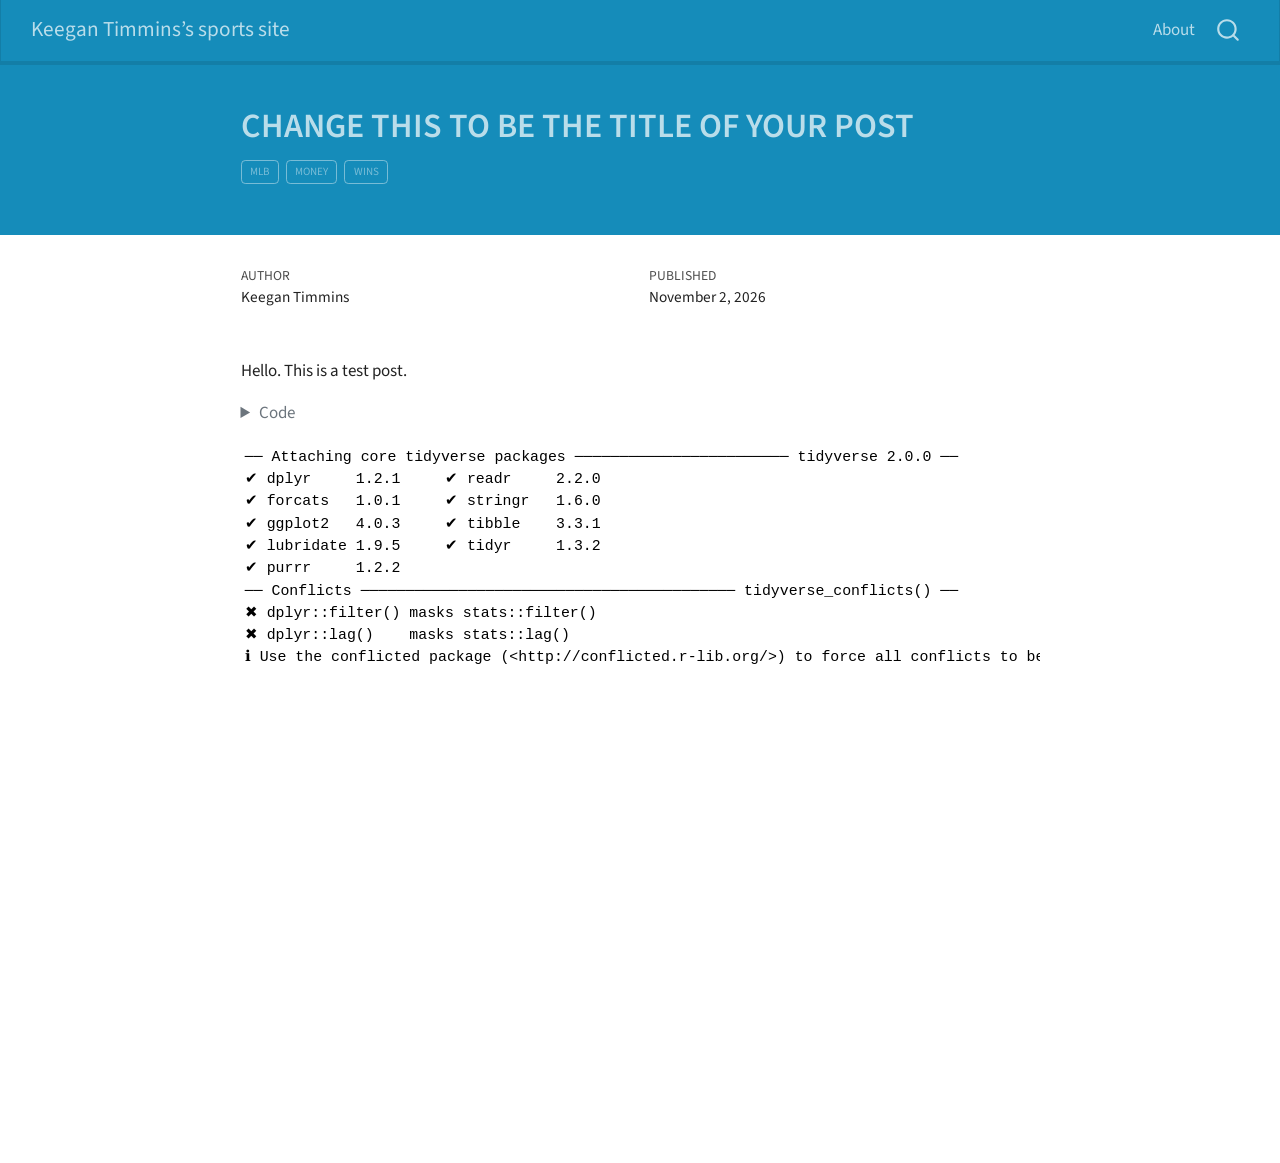
==== posts/does-money-generate-wins-in-the-mlb/index.html @ cfbefd6a "Publish my Quarto blog website" ====
<!DOCTYPE html>
<html xmlns="http://www.w3.org/1999/xhtml" lang="en" xml:lang="en"><head>

<meta charset="utf-8">
<meta name="generator" content="quarto-1.10.18">

<meta name="viewport" content="width=device-width, initial-scale=1.0, user-scalable=yes">

<meta name="author" content="Keegan Timmins">
<meta name="dcterms.date" content="2026-11-02">

<title>CHANGE THIS TO BE THE TITLE OF YOUR POST – Keegan Timmins’s sports site</title>
<style>
/* Default styles provided by pandoc.
** See https://pandoc.org/MANUAL.html#variables-for-html for config info.
*/
span.smallcaps{font-variant: small-caps;}
div.columns{display: flex; gap: 1.5em;}
div.column{flex: auto;}
@media screen {
div.columns{gap: min(4vw, 1.5em);}
div.column{overflow-x: auto;}
}
div.hanging-indent{margin-left: 1.5em; text-indent: -1.5em;}
ul.task-list{list-style: none;}
ul.task-list li input[type="checkbox"] {
  width: 0.8em;
  margin: 0 0.8em 0.2em -1em; /* quarto-specific, see https://github.com/quarto-dev/quarto-cli/issues/4556 */ 
  vertical-align: middle;
}
/* CSS for syntax highlighting */
html { -webkit-text-size-adjust: 100%; }
pre > code.sourceCode { white-space: pre; position: relative; }
pre > code.sourceCode > span { display: inline-block; line-height: 1.25; }
pre > code.sourceCode > span:empty { height: 1.2em; }
.sourceCode { overflow: visible; }
code.sourceCode > span { color: inherit; text-decoration: inherit; }
div.sourceCode { margin: 1em 0; }
pre.sourceCode { margin: 0; }
@media screen {
div.sourceCode { overflow: auto; }
}
@media print {
pre > code.sourceCode { white-space: pre-wrap; }
pre > code.sourceCode > span { text-indent: -5em; padding-left: 5em; }
}
pre.numberSource code
  { counter-reset: source-line 0; }
pre.numberSource code > span
  { position: relative; left: -4em; counter-increment: source-line; }
pre.numberSource code > span > a:first-child::before
  { content: counter(source-line);
    position: relative; left: -1em; text-align: right; vertical-align: baseline;
    border: none; display: inline-block;
    -webkit-touch-callout: none; -webkit-user-select: none;
    -khtml-user-select: none; -moz-user-select: none;
    -ms-user-select: none; user-select: none;
    padding: 0 4px; width: 4em;
  }
pre.numberSource { margin-left: 3em;  padding-left: 4px; }
div.sourceCode
  {   }
@media screen {
pre > code.sourceCode > span > a:first-child::before { text-decoration: underline; }
}
</style>


<script src="../../site_libs/quarto-nav/quarto-nav.js"></script>
<script src="../../site_libs/quarto-nav/headroom.min.js"></script>
<script src="../../site_libs/clipboard/clipboard.min.js"></script>
<script src="../../site_libs/quarto-search/autocomplete.umd.js"></script>
<script src="../../site_libs/quarto-search/fuse.min.js"></script>
<script src="../../site_libs/quarto-search/quarto-search.js"></script>
<meta name="quarto:offset" content="../../">
<script src="../../site_libs/quarto-html/quarto.js" type="module"></script>
<script src="../../site_libs/quarto-html/tabsets/tabsets.js" type="module"></script>
<script src="../../site_libs/quarto-html/popper.min.js"></script>
<script src="../../site_libs/quarto-html/tippy.umd.min.js"></script>
<script src="../../site_libs/quarto-html/anchor.min.js"></script>
<link href="../../site_libs/quarto-html/tippy.css" rel="stylesheet">
<link href="../../site_libs/quarto-html/quarto-syntax-highlighting-64a204ab8560d761af7679ceaba22944.css" rel="stylesheet" id="quarto-text-highlighting-styles">
<script src="../../site_libs/bootstrap/bootstrap.min.js"></script>
<link href="../../site_libs/bootstrap/bootstrap-icons.css" rel="stylesheet">
<link href="../../site_libs/bootstrap/bootstrap-6f7d7cdbd48827f75cbeb867e6f99278.min.css" rel="stylesheet" append-hash="true" id="quarto-bootstrap" data-mode="light">
<script id="quarto-search-options" type="application/json">{
  "location": "navbar",
  "copy-button": false,
  "collapse-after": 3,
  "panel-placement": "end",
  "type": "overlay",
  "limit": 50,
  "keyboard-shortcut": [
    "f",
    "/",
    "s"
  ],
  "show-item-context": false,
  "language": {
    "search-no-results-text": "No results",
    "search-matching-documents-text": "matching documents",
    "search-copy-link-title": "Copy link to search",
    "search-hide-matches-text": "Hide additional matches",
    "search-more-match-text": "more match in this document",
    "search-more-matches-text": "more matches in this document",
    "search-clear-button-title": "Clear",
    "search-text-placeholder": "",
    "search-detached-cancel-button-title": "Cancel",
    "search-submit-button-title": "Submit",
    "search-label": "Search"
  }
}</script>


<link rel="stylesheet" href="../../styles.css">
</head>

<body class="nav-fixed fullcontent quarto-light">

<div id="quarto-search-results"></div>
  <header id="quarto-header" class="headroom fixed-top quarto-banner">
    <nav class="navbar navbar-expand-lg " data-bs-theme="dark">
      <div class="navbar-container container-fluid">
      <div class="navbar-brand-container mx-auto">
    <a class="navbar-brand" href="../../index.html">
    <span class="navbar-title">Keegan Timmins’s sports site</span>
    </a>
  </div>
            <div id="quarto-search" class="" title="Search"></div>
          <button class="navbar-toggler" type="button" data-bs-toggle="collapse" data-bs-target="#navbarCollapse" aria-controls="navbarCollapse" role="menu" aria-expanded="false" aria-label="Toggle navigation" onclick="if (window.quartoToggleHeadroom) { window.quartoToggleHeadroom(); }">
  <span class="navbar-toggler-icon"></span>
</button>
          <div class="collapse navbar-collapse" id="navbarCollapse">
            <ul class="navbar-nav navbar-nav-scroll ms-auto">
  <li class="nav-item">
    <a class="nav-link" href="../../about.html"> 
<span class="menu-text">About</span></a>
  </li>  
</ul>
          </div> <!-- /navcollapse -->
            <div class="quarto-navbar-tools">
</div>
      </div> <!-- /container-fluid -->
    </nav>
</header>
<!-- content -->
<header id="title-block-header" class="quarto-title-block default page-columns page-full">
  <div class="quarto-title-banner page-columns page-full">
    <div class="quarto-title column-body">
      <h1 class="title">CHANGE THIS TO BE THE TITLE OF YOUR POST</h1>
                                <div class="quarto-categories">
                <div class="quarto-category">mlb</div>
                <div class="quarto-category">money</div>
                <div class="quarto-category">wins</div>
              </div>
                  </div>
  </div>
    
  
  <div class="quarto-title-meta">

      <div>
      <div class="quarto-title-meta-heading">Author</div>
      <div class="quarto-title-meta-contents">
               <p>Keegan Timmins </p>
            </div>
    </div>
      
      <div>
      <div class="quarto-title-meta-heading">Published</div>
      <div class="quarto-title-meta-contents">
        <p class="date">November 2, 2026</p>
      </div>
    </div>
    
      
    </div>
    
  
  </header><div id="quarto-content" class="quarto-container page-columns page-rows-contents page-layout-article page-navbar">
<!-- sidebar -->
<!-- margin-sidebar -->
    
<!-- main -->
<main class="content quarto-banner-title-block" id="quarto-document-content">





<p>Hello. This is a test post.</p>
<div class="cell">
<details class="code-fold">
<summary>Code</summary>
<div class="code-copy-outer-scaffold"><div class="sourceCode cell-code" id="cb1"><pre class="sourceCode r code-with-copy"><code class="sourceCode r"><span id="cb1-1"><a href="#cb1-1" aria-hidden="true" tabindex="-1"></a><span class="fu">library</span>(tidyverse)</span></code></pre></div><button title="Copy to Clipboard" class="code-copy-button"><i class="bi"></i></button></div>
</details>
<div class="cell-output cell-output-stderr">
<pre><code>── Attaching core tidyverse packages ──────────────────────── tidyverse 2.0.0 ──
✔ dplyr     1.2.1     ✔ readr     2.2.0
✔ forcats   1.0.1     ✔ stringr   1.6.0
✔ ggplot2   4.0.3     ✔ tibble    3.3.1
✔ lubridate 1.9.5     ✔ tidyr     1.3.2
✔ purrr     1.2.2     
── Conflicts ────────────────────────────────────────── tidyverse_conflicts() ──
✖ dplyr::filter() masks stats::filter()
✖ dplyr::lag()    masks stats::lag()
ℹ Use the conflicted package (&lt;http://conflicted.r-lib.org/&gt;) to force all conflicts to become errors</code></pre>
</div>
</div>



</main> <!-- /main -->
<script id="quarto-html-after-body" type="application/javascript">
  window.document.addEventListener("DOMContentLoaded", function (event) {
    const icon = "";
    const anchorJS = new window.AnchorJS();
    anchorJS.options = {
      placement: 'right',
      icon: icon
    };
    anchorJS.add('.anchored');
    const isCodeAnnotation = (el) => {
      for (const clz of el.classList) {
        if (clz.startsWith('code-annotation-')) {                     
          return true;
        }
      }
      return false;
    }
    const onCopySuccess = function(e) {
      // button target
      const button = e.trigger;
      // don't keep focus
      button.blur();
      // flash "checked"
      button.classList.add('code-copy-button-checked');
      var currentTitle = button.getAttribute("title");
      button.setAttribute("title", "Copied!");
      let tooltip;
      if (window.bootstrap) {
        button.setAttribute("data-bs-toggle", "tooltip");
        button.setAttribute("data-bs-placement", "left");
        button.setAttribute("data-bs-title", "Copied!");
        tooltip = new bootstrap.Tooltip(button, 
          { trigger: "manual", 
            customClass: "code-copy-button-tooltip",
            offset: [0, -8]});
        tooltip.show();    
      }
      setTimeout(function() {
        if (tooltip) {
          tooltip.hide();
          button.removeAttribute("data-bs-title");
          button.removeAttribute("data-bs-toggle");
          button.removeAttribute("data-bs-placement");
        }
        button.setAttribute("title", currentTitle);
        button.classList.remove('code-copy-button-checked');
      }, 1000);
      // clear code selection
      e.clearSelection();
    }
    const getTextToCopy = function(trigger) {
      const outerScaffold = trigger.parentElement.cloneNode(true);
      const codeEl = outerScaffold.querySelector('code');
      for (const childEl of codeEl.children) {
        if (isCodeAnnotation(childEl)) {
          childEl.remove();
        }
      }
      return codeEl.innerText;
    }
    const clipboard = new window.ClipboardJS('.code-copy-button:not([data-in-quarto-modal])', {
      text: getTextToCopy
    });
    clipboard.on('success', onCopySuccess);
    if (window.document.getElementById('quarto-embedded-source-code-modal')) {
      const clipboardModal = new window.ClipboardJS('.code-copy-button[data-in-quarto-modal]', {
        text: getTextToCopy,
        container: window.document.getElementById('quarto-embedded-source-code-modal')
      });
      clipboardModal.on('success', onCopySuccess);
    }
      var localhostRegex = new RegExp(/^(?:http|https):\/\/localhost\:?[0-9]*\//);
      var mailtoRegex = new RegExp(/^mailto:/);
        var filterRegex = new RegExp("https:\/\/your-website-url\.example\.com");
      var isInternal = (href) => {
          return filterRegex.test(href) || localhostRegex.test(href) || mailtoRegex.test(href);
      }
      // Inspect non-navigation links and adorn them if external
     var links = window.document.querySelectorAll('a[href]:not(.nav-link):not(.navbar-brand):not(.toc-action):not(.sidebar-link):not(.sidebar-item-toggle):not(.pagination-link):not(.no-external):not([aria-hidden]):not(.dropdown-item):not(.quarto-navigation-tool):not(.about-link)');
      for (var i=0; i<links.length; i++) {
        const link = links[i];
        if (!isInternal(link.href)) {
          // undo the damage that might have been done by quarto-nav.js in the case of
          // links that we want to consider external
          if (link.dataset.originalHref !== undefined) {
            link.href = link.dataset.originalHref;
          }
        }
      }
    function tippyHover(el, contentFn, onTriggerFn, onUntriggerFn) {
      const config = {
        allowHTML: true,
        maxWidth: 500,
        delay: 100,
        arrow: false,
        appendTo: function(el) {
            return el.parentElement;
        },
        interactive: true,
        interactiveBorder: 10,
        theme: 'quarto',
        placement: 'bottom-start',
      };
      if (contentFn) {
        config.content = contentFn;
      }
      if (onTriggerFn) {
        config.onTrigger = onTriggerFn;
      }
      if (onUntriggerFn) {
        config.onUntrigger = onUntriggerFn;
      }
      window.tippy(el, config); 
    }
    const noterefs = window.document.querySelectorAll('a[role="doc-noteref"]');
    for (var i=0; i<noterefs.length; i++) {
      const ref = noterefs[i];
      tippyHover(ref, function() {
        // use id or data attribute instead here
        let href = ref.getAttribute('data-footnote-href') || ref.getAttribute('href');
        try { href = new URL(href).hash; } catch {}
        const id = href.replace(/^#\/?/, "");
        const note = window.document.getElementById(id);
        if (note) {
          return note.innerHTML;
        } else {
          return "";
        }
      });
    }
    const xrefs = window.document.querySelectorAll('a.quarto-xref');
    const processXRef = (id, note) => {
      // Strip column container classes
      const stripColumnClz = (el) => {
        el.classList.remove("page-full", "page-columns");
        if (el.children) {
          for (const child of el.children) {
            stripColumnClz(child);
          }
        }
      }
      stripColumnClz(note)
      if (id === null || id.startsWith('sec-')) {
        // Special case sections, only their first couple elements
        const container = document.createElement("div");
        if (note.children && note.children.length > 2) {
          container.appendChild(note.children[0].cloneNode(true));
          for (let i = 1; i < note.children.length; i++) {
            const child = note.children[i];
            if (child.tagName === "P" && child.innerText === "") {
              continue;
            } else {
              container.appendChild(child.cloneNode(true));
              break;
            }
          }
          if (window.Quarto?.typesetMath) {
            window.Quarto.typesetMath(container);
          }
          return container.innerHTML
        } else {
          if (window.Quarto?.typesetMath) {
            window.Quarto.typesetMath(note);
          }
          return note.innerHTML;
        }
      } else {
        // Remove any anchor links if they are present
        const anchorLink = note.querySelector('a.anchorjs-link');
        if (anchorLink) {
          anchorLink.remove();
        }
        if (window.Quarto?.typesetMath) {
          window.Quarto.typesetMath(note);
        }
        if (note.classList.contains("callout")) {
          return note.outerHTML;
        } else {
          return note.innerHTML;
        }
      }
    }
    for (var i=0; i<xrefs.length; i++) {
      const xref = xrefs[i];
      tippyHover(xref, undefined, function(instance) {
        instance.disable();
        let url = xref.getAttribute('href');
        let hash = undefined; 
        if (url.startsWith('#')) {
          hash = url;
        } else {
          try { hash = new URL(url).hash; } catch {}
        }
        if (hash) {
          const id = hash.replace(/^#\/?/, "");
          const note = window.document.getElementById(id);
          if (note !== null) {
            try {
              const html = processXRef(id, note.cloneNode(true));
              instance.setContent(html);
            } finally {
              instance.enable();
              instance.show();
            }
          } else {
            // See if we can fetch this
            fetch(url.split('#')[0])
            .then(res => res.text())
            .then(html => {
              const parser = new DOMParser();
              const htmlDoc = parser.parseFromString(html, "text/html");
              const note = htmlDoc.getElementById(id);
              if (note !== null) {
                const html = processXRef(id, note);
                instance.setContent(html);
              } 
            }).finally(() => {
              instance.enable();
              instance.show();
            });
          }
        } else {
          // See if we can fetch a full url (with no hash to target)
          // This is a special case and we should probably do some content thinning / targeting
          fetch(url)
          .then(res => res.text())
          .then(html => {
            const parser = new DOMParser();
            const htmlDoc = parser.parseFromString(html, "text/html");
            const note = htmlDoc.querySelector('main.content');
            if (note !== null) {
              // This should only happen for chapter cross references
              // (since there is no id in the URL)
              // remove the first header
              if (note.children.length > 0 && note.children[0].tagName === "HEADER") {
                note.children[0].remove();
              }
              const html = processXRef(null, note);
              instance.setContent(html);
            } 
          }).finally(() => {
            instance.enable();
            instance.show();
          });
        }
      }, function(instance) {
      });
    }
        let selectedAnnoteEl;
        const selectorForAnnotation = ( cell, annotation) => {
          let cellAttr = 'data-code-cell="' + cell + '"';
          let lineAttr = 'data-code-annotation="' +  annotation + '"';
          const selector = 'span[' + cellAttr + '][' + lineAttr + ']';
          return selector;
        }
        const selectCodeLines = (annoteEl) => {
          const doc = window.document;
          const targetCell = annoteEl.getAttribute("data-target-cell");
          const targetAnnotation = annoteEl.getAttribute("data-target-annotation");
          const annoteSpan = window.document.querySelector(selectorForAnnotation(targetCell, targetAnnotation));
          const lines = annoteSpan.getAttribute("data-code-lines").split(",");
          const lineIds = lines.map((line) => {
            return targetCell + "-" + line;
          })
          let top = null;
          let height = null;
          let parent = null;
          if (lineIds.length > 0) {
              //compute the position of the single el (top and bottom and make a div)
              const el = window.document.getElementById(lineIds[0]);
              top = el.offsetTop;
              height = el.offsetHeight;
              parent = el.parentElement.parentElement;
            if (lineIds.length > 1) {
              const lastEl = window.document.getElementById(lineIds[lineIds.length - 1]);
              const bottom = lastEl.offsetTop + lastEl.offsetHeight;
              height = bottom - top;
            }
            if (top !== null && height !== null && parent !== null) {
              // cook up a div (if necessary) and position it 
              let div = window.document.getElementById("code-annotation-line-highlight");
              if (div === null) {
                div = window.document.createElement("div");
                div.setAttribute("id", "code-annotation-line-highlight");
                div.style.position = 'absolute';
                parent.appendChild(div);
              }
              div.style.top = top - 2 + "px";
              div.style.height = height + 4 + "px";
              div.style.left = 0;
              let gutterDiv = window.document.getElementById("code-annotation-line-highlight-gutter");
              if (gutterDiv === null) {
                gutterDiv = window.document.createElement("div");
                gutterDiv.setAttribute("id", "code-annotation-line-highlight-gutter");
                gutterDiv.style.position = 'absolute';
                const codeCell = window.document.getElementById(targetCell);
                const gutter = codeCell.querySelector('.code-annotation-gutter');
                gutter.appendChild(gutterDiv);
              }
              gutterDiv.style.top = top - 2 + "px";
              gutterDiv.style.height = height + 4 + "px";
            }
            selectedAnnoteEl = annoteEl;
          }
        };
        const unselectCodeLines = () => {
          const elementsIds = ["code-annotation-line-highlight", "code-annotation-line-highlight-gutter"];
          elementsIds.forEach((elId) => {
            const div = window.document.getElementById(elId);
            if (div) {
              div.remove();
            }
          });
          selectedAnnoteEl = undefined;
        };
          // Handle positioning of the toggle
      window.addEventListener(
        "resize",
        throttle(() => {
          elRect = undefined;
          if (selectedAnnoteEl) {
            selectCodeLines(selectedAnnoteEl);
          }
        }, 10)
      );
      function throttle(fn, ms) {
      let throttle = false;
      let timer;
        return (...args) => {
          if(!throttle) { // first call gets through
              fn.apply(this, args);
              throttle = true;
          } else { // all the others get throttled
              if(timer) clearTimeout(timer); // cancel #2
              timer = setTimeout(() => {
                fn.apply(this, args);
                timer = throttle = false;
              }, ms);
          }
        };
      }
        // Attach click handler to the DT
        const annoteDls = window.document.querySelectorAll('dt[data-target-cell]');
        for (const annoteDlNode of annoteDls) {
          annoteDlNode.addEventListener('click', (event) => {
            const clickedEl = event.target;
            if (clickedEl !== selectedAnnoteEl) {
              unselectCodeLines();
              const activeEl = window.document.querySelector('dt[data-target-cell].code-annotation-active');
              if (activeEl) {
                activeEl.classList.remove('code-annotation-active');
              }
              selectCodeLines(clickedEl);
              clickedEl.classList.add('code-annotation-active');
            } else {
              // Unselect the line
              unselectCodeLines();
              clickedEl.classList.remove('code-annotation-active');
            }
          });
        }
    const findCites = (el) => {
      const parentEl = el.parentElement;
      if (parentEl) {
        const cites = parentEl.dataset.cites;
        if (cites) {
          return {
            el,
            cites: cites.split(' ')
          };
        } else {
          return findCites(el.parentElement)
        }
      } else {
        return undefined;
      }
    };
    var bibliorefs = window.document.querySelectorAll('a[role="doc-biblioref"]');
    for (var i=0; i<bibliorefs.length; i++) {
      const ref = bibliorefs[i];
      const citeInfo = findCites(ref);
      if (citeInfo) {
        tippyHover(citeInfo.el, function() {
          var popup = window.document.createElement('div');
          citeInfo.cites.forEach(function(cite) {
            var citeDiv = window.document.createElement('div');
            citeDiv.classList.add('hanging-indent');
            citeDiv.classList.add('csl-entry');
            var biblioDiv = window.document.getElementById('ref-' + cite);
            if (biblioDiv) {
              citeDiv.innerHTML = biblioDiv.innerHTML;
            }
            popup.appendChild(citeDiv);
          });
          return popup.innerHTML;
        });
      }
    }
  });
  </script>
</div> <!-- /content -->




</body></html>
---- site_libs/quarto-html/tippy.css ----
.tippy-box[data-animation=fade][data-state=hidden]{opacity:0}[data-tippy-root]{max-width:calc(100vw - 10px)}.tippy-box{position:relative;background-color:#333;color:#fff;border-radius:4px;font-size:14px;line-height:1.4;white-space:normal;outline:0;transition-property:transform,visibility,opacity}.tippy-box[data-placement^=top]>.tippy-arrow{bottom:0}.tippy-box[data-placement^=top]>.tippy-arrow:before{bottom:-7px;left:0;border-width:8px 8px 0;border-top-color:initial;transform-origin:center top}.tippy-box[data-placement^=bottom]>.tippy-arrow{top:0}.tippy-box[data-placement^=bottom]>.tippy-arrow:before{top:-7px;left:0;border-width:0 8px 8px;border-bottom-color:initial;transform-origin:center bottom}.tippy-box[data-placement^=left]>.tippy-arrow{right:0}.tippy-box[data-placement^=left]>.tippy-arrow:before{border-width:8px 0 8px 8px;border-left-color:initial;right:-7px;transform-origin:center left}.tippy-box[data-placement^=right]>.tippy-arrow{left:0}.tippy-box[data-placement^=right]>.tippy-arrow:before{left:-7px;border-width:8px 8px 8px 0;border-right-color:initial;transform-origin:center right}.tippy-box[data-inertia][data-state=visible]{transition-timing-function:cubic-bezier(.54,1.5,.38,1.11)}.tippy-arrow{width:16px;height:16px;color:#333}.tippy-arrow:before{content:"";position:absolute;border-color:transparent;border-style:solid}.tippy-content{position:relative;padding:5px 9px;z-index:1}
---- site_libs/quarto-html/quarto-syntax-highlighting-64a204ab8560d761af7679ceaba22944.css ----
/* quarto syntax highlight colors */
:root {
  --quarto-hl-ot-color: #003B4F;
  --quarto-hl-at-color: #657422;
  --quarto-hl-ss-color: #20794D;
  --quarto-hl-an-color: #5E5E5E;
  --quarto-hl-fu-color: #4758AB;
  --quarto-hl-st-color: #20794D;
  --quarto-hl-cf-color: #003B4F;
  --quarto-hl-op-color: #5E5E5E;
  --quarto-hl-er-color: #AD0000;
  --quarto-hl-bn-color: #AD0000;
  --quarto-hl-al-color: #AD0000;
  --quarto-hl-va-color: #111111;
  --quarto-hl-bu-color: inherit;
  --quarto-hl-ex-color: inherit;
  --quarto-hl-pp-color: #AD0000;
  --quarto-hl-in-color: #5E5E5E;
  --quarto-hl-vs-color: #20794D;
  --quarto-hl-wa-color: #5E5E5E;
  --quarto-hl-do-color: #5E5E5E;
  --quarto-hl-im-color: #00769E;
  --quarto-hl-ch-color: #20794D;
  --quarto-hl-dt-color: #AD0000;
  --quarto-hl-fl-color: #AD0000;
  --quarto-hl-co-color: #5E5E5E;
  --quarto-hl-cv-color: #5E5E5E;
  --quarto-hl-cn-color: #8f5902;
  --quarto-hl-sc-color: #5E5E5E;
  --quarto-hl-dv-color: #AD0000;
  --quarto-hl-kw-color: #003B4F;
}

/* other quarto variables */
:root {
  --quarto-font-monospace: SFMono-Regular, Menlo, Monaco, Consolas, "Liberation Mono", "Courier New", monospace;
}

/* syntax highlight based on Pandoc's rules */
pre > code.sourceCode > span {
  color: #003B4F;
}

code.sourceCode > span {
  color: #003B4F;
}

div.sourceCode,
div.sourceCode pre.sourceCode {
  color: #003B4F;
}

/* Normal */
code span {
  color: #003B4F;
}

/* Alert */
code span.al {
  color: #AD0000;
  font-style: inherit;
}

/* Annotation */
code span.an {
  color: #5E5E5E;
  font-style: inherit;
}

/* Attribute */
code span.at {
  color: #657422;
  font-style: inherit;
}

/* BaseN */
code span.bn {
  color: #AD0000;
  font-style: inherit;
}

/* BuiltIn */
code span.bu {
  font-style: inherit;
}

/* ControlFlow */
code span.cf {
  color: #003B4F;
  font-weight: bold;
  font-style: inherit;
}

/* Char */
code span.ch {
  color: #20794D;
  font-style: inherit;
}

/* Constant */
code span.cn {
  color: #8f5902;
  font-style: inherit;
}

/* Comment */
code span.co {
  color: #5E5E5E;
  font-style: inherit;
}

/* CommentVar */
code span.cv {
  color: #5E5E5E;
  font-style: italic;
}

/* Documentation */
code span.do {
  color: #5E5E5E;
  font-style: italic;
}

/* DataType */
code span.dt {
  color: #AD0000;
  font-style: inherit;
}

/* DecVal */
code span.dv {
  color: #AD0000;
  font-style: inherit;
}

/* Error */
code span.er {
  color: #AD0000;
  font-style: inherit;
}

/* Extension */
code span.ex {
  font-style: inherit;
}

/* Float */
code span.fl {
  color: #AD0000;
  font-style: inherit;
}

/* Function */
code span.fu {
  color: #4758AB;
  font-style: inherit;
}

/* Import */
code span.im {
  color: #00769E;
  font-style: inherit;
}

/* Information */
code span.in {
  color: #5E5E5E;
  font-style: inherit;
}

/* Keyword */
code span.kw {
  color: #003B4F;
  font-weight: bold;
  font-style: inherit;
}

/* Operator */
code span.op {
  color: #5E5E5E;
  font-style: inherit;
}

/* Other */
code span.ot {
  color: #003B4F;
  font-style: inherit;
}

/* Preprocessor */
code span.pp {
  color: #AD0000;
  font-style: inherit;
}

/* SpecialChar */
code span.sc {
  color: #5E5E5E;
  font-style: inherit;
}

/* SpecialString */
code span.ss {
  color: #20794D;
  font-style: inherit;
}

/* String */
code span.st {
  color: #20794D;
  font-style: inherit;
}

/* Variable */
code span.va {
  color: #111111;
  font-style: inherit;
}

/* VerbatimString */
code span.vs {
  color: #20794D;
  font-style: inherit;
}

/* Warning */
code span.wa {
  color: #5E5E5E;
  font-style: italic;
}

.prevent-inlining {
  content: "</";
}

/*# sourceMappingURL=9d8d5bb603a83b8298b89080a598c93b.css.map */
---- styles.css ----
/* css styles */
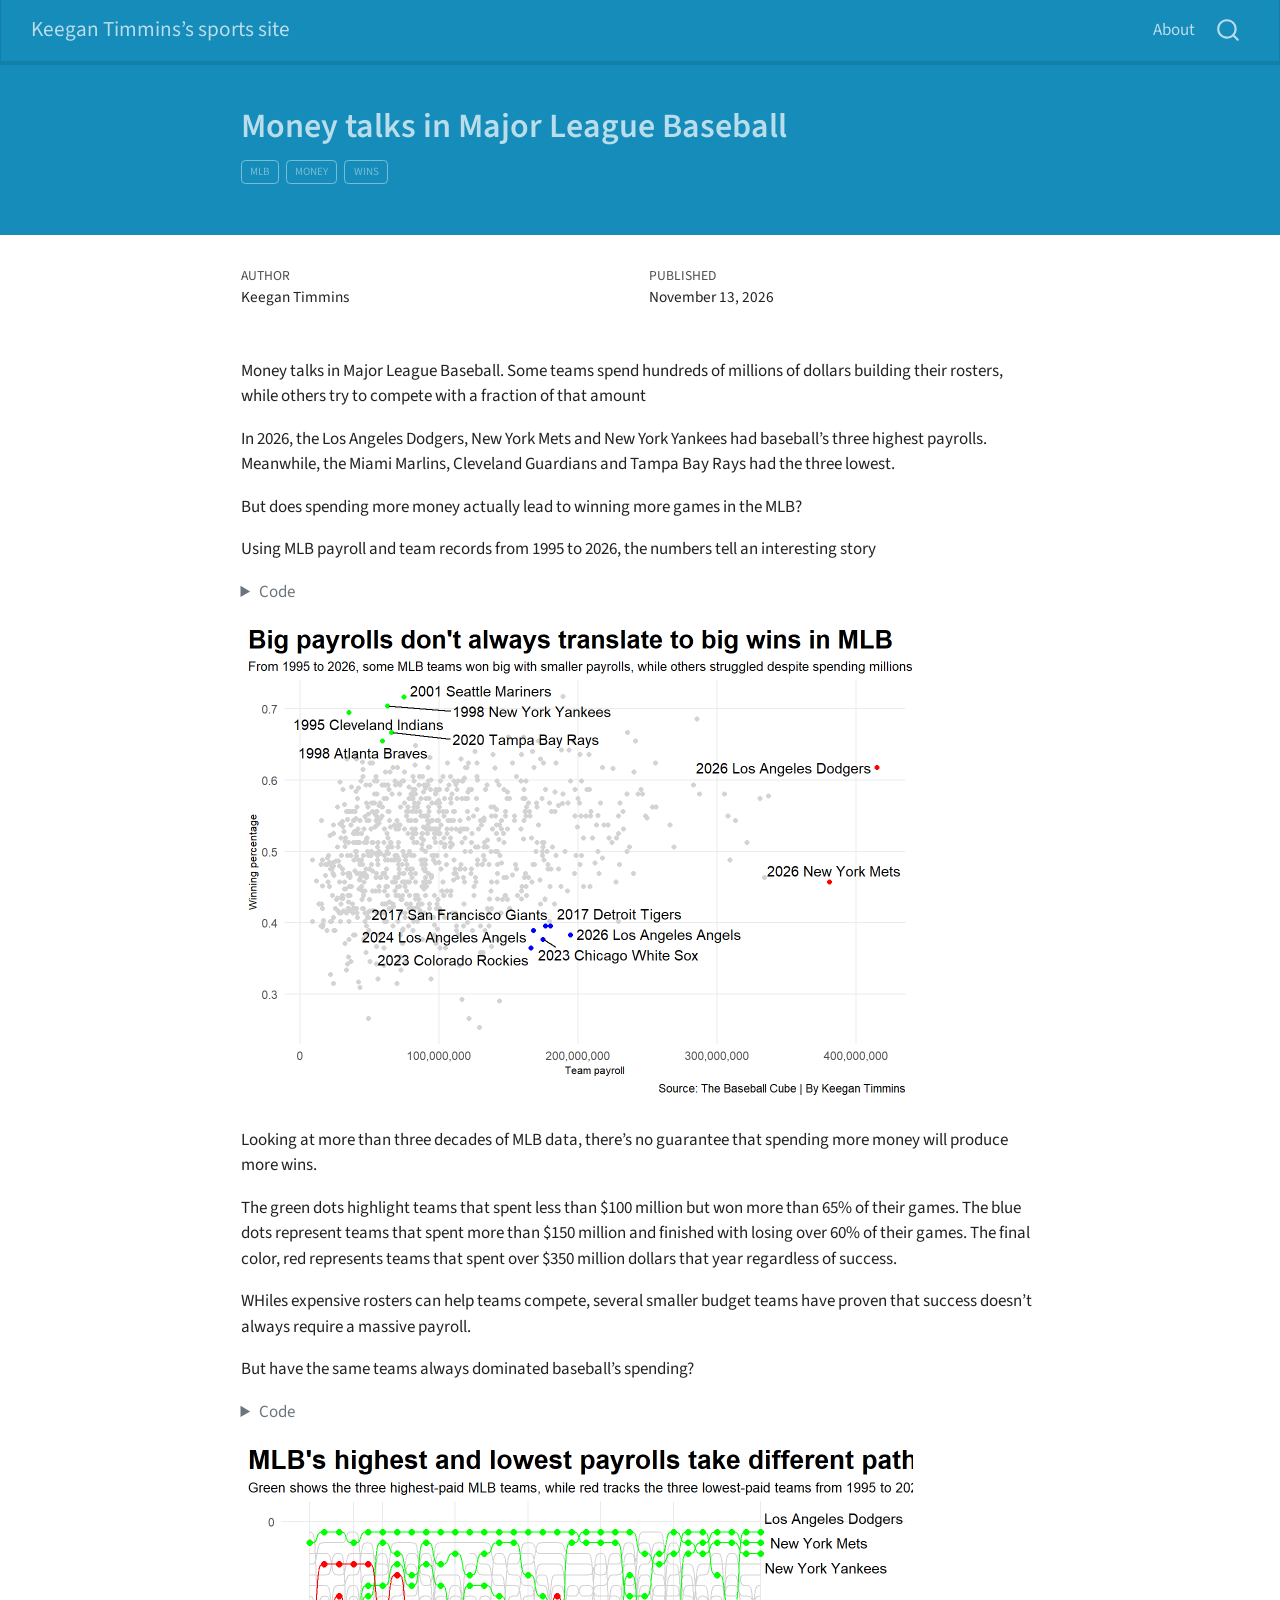
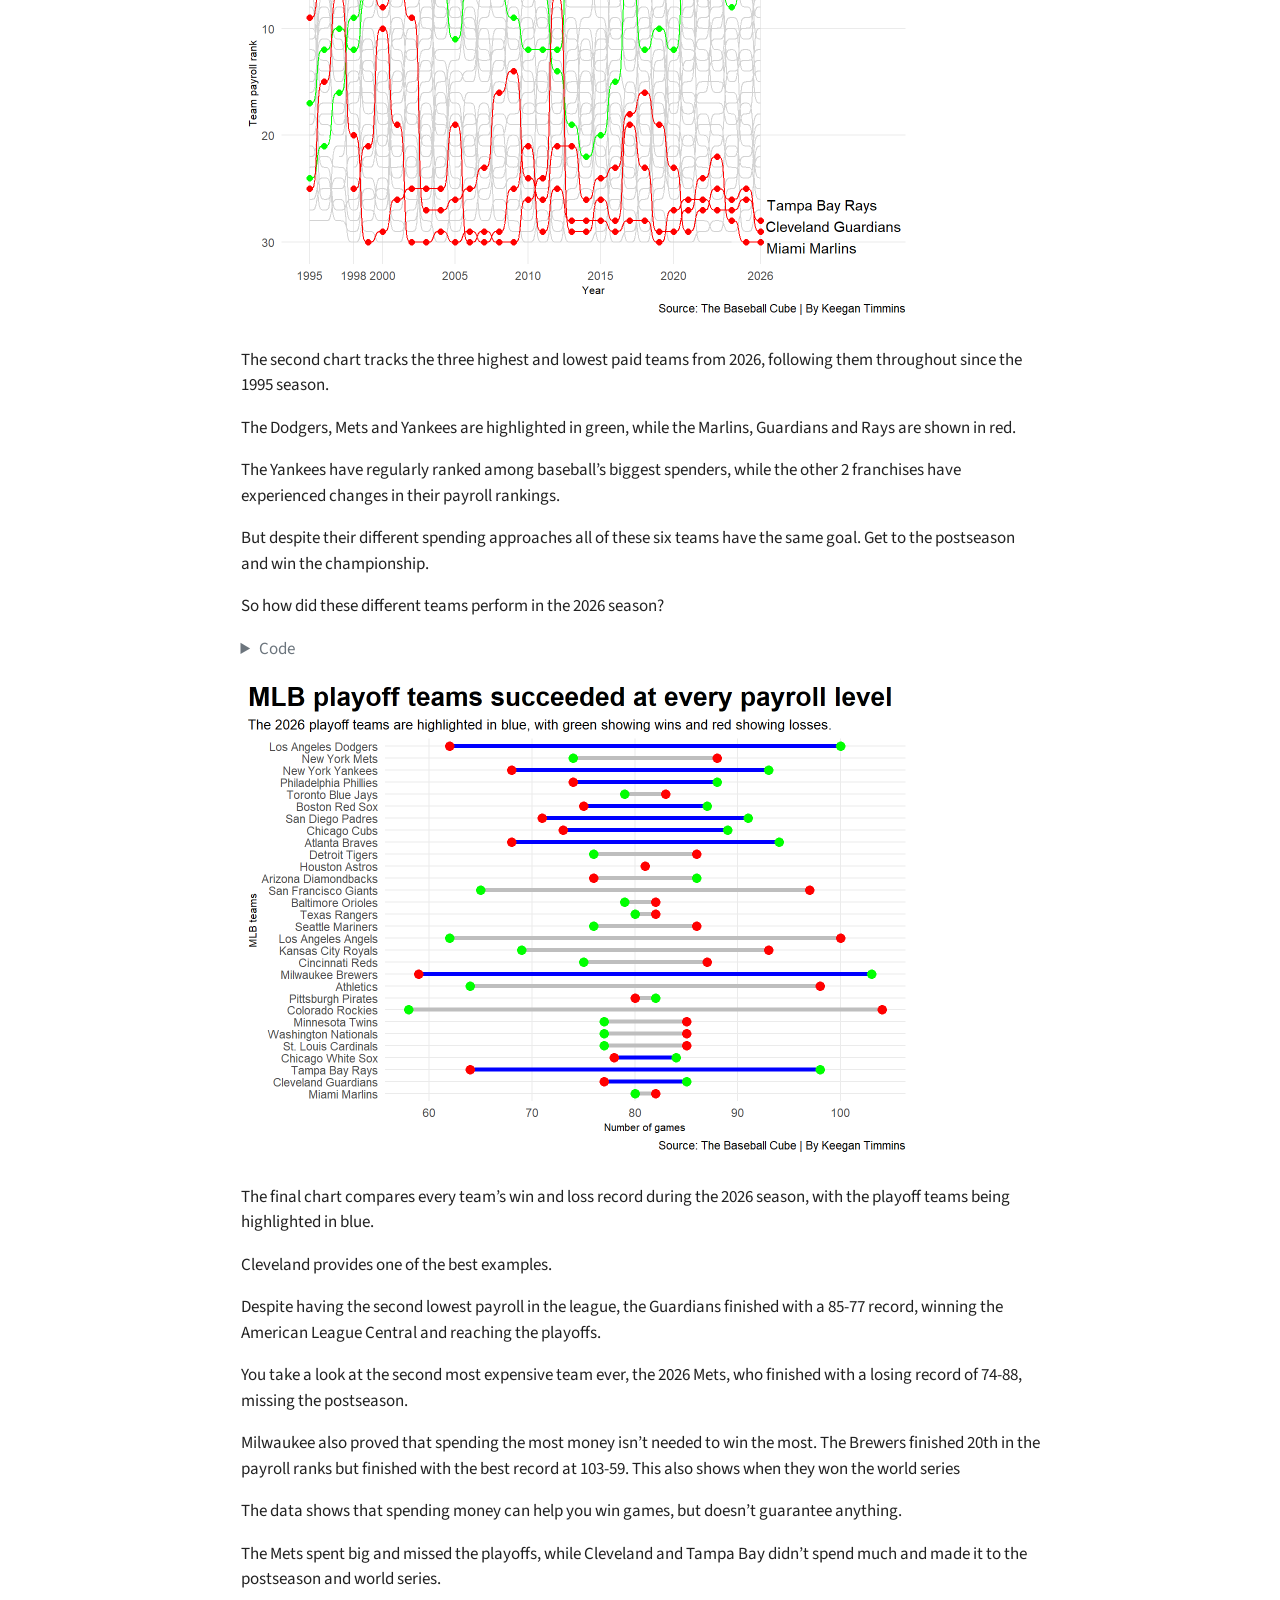
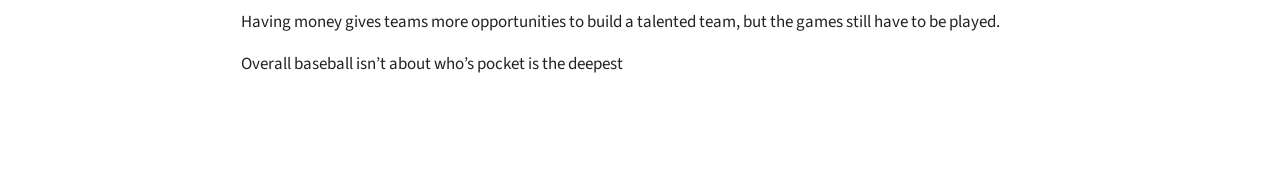
==== commit 9b207ddd: "project 1 submission" ====
--- a/posts/does-money-generate-wins-in-the-mlb/index.html
+++ b/posts/does-money-generate-wins-in-the-mlb/index.html
@@ -2,14 +2,14 @@
 <html xmlns="http://www.w3.org/1999/xhtml" lang="en" xml:lang="en"><head>
 
 <meta charset="utf-8">
-<meta name="generator" content="quarto-1.10.18">
+<meta name="generator" content="quarto-1.11.9">
 
 <meta name="viewport" content="width=device-width, initial-scale=1.0, user-scalable=yes">
 
 <meta name="author" content="Keegan Timmins">
-<meta name="dcterms.date" content="2026-11-02">
-
-<title>CHANGE THIS TO BE THE TITLE OF YOUR POST – Keegan Timmins’s sports site</title>
+<meta name="dcterms.date" content="2026-11-13">
+
+<title>Money talks in Major League Baseball – Keegan Timmins’s sports site</title>
 <style>
 /* Default styles provided by pandoc.
 ** See https://pandoc.org/MANUAL.html#variables-for-html for config info.
@@ -75,14 +75,15 @@
 <meta name="quarto:offset" content="../../">
 <script src="../../site_libs/quarto-html/quarto.js" type="module"></script>
 <script src="../../site_libs/quarto-html/tabsets/tabsets.js" type="module"></script>
+<script src="../../site_libs/quarto-html/scrollable-regions/scrollable-regions.js" type="module"></script>
 <script src="../../site_libs/quarto-html/popper.min.js"></script>
 <script src="../../site_libs/quarto-html/tippy.umd.min.js"></script>
 <script src="../../site_libs/quarto-html/anchor.min.js"></script>
 <link href="../../site_libs/quarto-html/tippy.css" rel="stylesheet">
-<link href="../../site_libs/quarto-html/quarto-syntax-highlighting-64a204ab8560d761af7679ceaba22944.css" rel="stylesheet" id="quarto-text-highlighting-styles">
+<link href="../../site_libs/quarto-html/quarto-syntax-highlighting-63b5708e65d6cd79cd7618c58d0c21e7.css" rel="stylesheet" id="quarto-text-highlighting-styles">
 <script src="../../site_libs/bootstrap/bootstrap.min.js"></script>
 <link href="../../site_libs/bootstrap/bootstrap-icons.css" rel="stylesheet">
-<link href="../../site_libs/bootstrap/bootstrap-6f7d7cdbd48827f75cbeb867e6f99278.min.css" rel="stylesheet" append-hash="true" id="quarto-bootstrap" data-mode="light">
+<link href="../../site_libs/bootstrap/bootstrap-2d6b72c17bb5b95bc8e57756fc2d0495.min.css" rel="stylesheet" append-hash="true" id="quarto-bootstrap" data-mode="light">
 <script id="quarto-search-options" type="application/json">{
   "location": "navbar",
   "copy-button": false,
@@ -115,19 +116,18 @@
 <link rel="stylesheet" href="../../styles.css">
 </head>
 
-<body class="nav-fixed fullcontent quarto-light">
+<body class="nav-fixed fullcontent quarto-light"><a id="quarto-skip-link" class="visually-hidden-focusable" href="#quarto-document-content">Skip to main content</a>
 
 <div id="quarto-search-results"></div>
   <header id="quarto-header" class="headroom fixed-top quarto-banner">
-    <nav class="navbar navbar-expand-lg " data-bs-theme="dark">
+    <nav class="navbar navbar-expand-lg " data-bs-theme="dark" aria-label="Site">
       <div class="navbar-container container-fluid">
       <div class="navbar-brand-container mx-auto">
     <a class="navbar-brand" href="../../index.html">
     <span class="navbar-title">Keegan Timmins’s sports site</span>
     </a>
   </div>
-            <div id="quarto-search" class="" title="Search"></div>
-          <button class="navbar-toggler" type="button" data-bs-toggle="collapse" data-bs-target="#navbarCollapse" aria-controls="navbarCollapse" role="menu" aria-expanded="false" aria-label="Toggle navigation" onclick="if (window.quartoToggleHeadroom) { window.quartoToggleHeadroom(); }">
+          <button class="navbar-toggler" type="button" data-bs-toggle="collapse" data-bs-target="#navbarCollapse" aria-controls="navbarCollapse" aria-expanded="false" aria-label="Toggle navigation" onclick="if (window.quartoToggleHeadroom) { window.quartoToggleHeadroom(); }">
   <span class="navbar-toggler-icon"></span>
 </button>
           <div class="collapse navbar-collapse" id="navbarCollapse">
@@ -140,6 +140,7 @@
           </div> <!-- /navcollapse -->
             <div class="quarto-navbar-tools">
 </div>
+            <div id="quarto-search" class="" title="Search"></div>
       </div> <!-- /container-fluid -->
     </nav>
 </header>
@@ -147,7 +148,7 @@
 <header id="title-block-header" class="quarto-title-block default page-columns page-full">
   <div class="quarto-title-banner page-columns page-full">
     <div class="quarto-title column-body">
-      <h1 class="title">CHANGE THIS TO BE THE TITLE OF YOUR POST</h1>
+      <h1 class="title">Money talks in Major League Baseball</h1>
                                 <div class="quarto-categories">
                 <div class="quarto-category">mlb</div>
                 <div class="quarto-category">money</div>
@@ -169,7 +170,7 @@
       <div>
       <div class="quarto-title-meta-heading">Published</div>
       <div class="quarto-title-meta-contents">
-        <p class="date">November 2, 2026</p>
+        <p class="date">November 13, 2026</p>
       </div>
     </div>
     
@@ -182,31 +183,424 @@
 <!-- margin-sidebar -->
     
 <!-- main -->
-<main class="content quarto-banner-title-block" id="quarto-document-content">
-
-
-
-
-
-<p>Hello. This is a test post.</p>
+<main class="content quarto-banner-title-block" id="quarto-document-content" tabindex="-1">
+
+
+
+
+
+<p>Money talks in Major League Baseball. Some teams spend hundreds of millions of dollars building their rosters, while others try to compete with a fraction of that amount</p>
+<p>In 2026, the Los Angeles Dodgers, New York Mets and New York Yankees had baseball’s three highest payrolls. Meanwhile, the Miami Marlins, Cleveland Guardians and Tampa Bay Rays had the three lowest.</p>
+<p>But does spending more money actually lead to winning more games in the MLB?</p>
+<p>Using MLB payroll and team records from 1995 to 2026, the numbers tell an interesting story</p>
 <div class="cell">
 <details class="code-fold">
 <summary>Code</summary>
-<div class="code-copy-outer-scaffold"><div class="sourceCode cell-code" id="cb1"><pre class="sourceCode r code-with-copy"><code class="sourceCode r"><span id="cb1-1"><a href="#cb1-1" aria-hidden="true" tabindex="-1"></a><span class="fu">library</span>(tidyverse)</span></code></pre></div><button title="Copy to Clipboard" class="code-copy-button"><i class="bi"></i></button></div>
+<div class="code-copy-outer-scaffold"><div class="sourceCode cell-code" id="cb1"><pre class="sourceCode r code-with-copy"><code class="sourceCode r"><span id="cb1-1"><a href="#cb1-1" aria-hidden="true" tabindex="-1"></a><span class="fu">library</span>(tidyverse)</span>
+<span id="cb1-2"><a href="#cb1-2" aria-hidden="true" tabindex="-1"></a><span class="fu">library</span>(ggrepel)</span>
+<span id="cb1-3"><a href="#cb1-3" aria-hidden="true" tabindex="-1"></a><span class="fu">library</span>(scales)</span>
+<span id="cb1-4"><a href="#cb1-4" aria-hidden="true" tabindex="-1"></a></span>
+<span id="cb1-5"><a href="#cb1-5" aria-hidden="true" tabindex="-1"></a>mlb <span class="ot">&lt;-</span> <span class="fu">read.csv</span>(<span class="st">"mlb_payroll_wins_1995_2026.csv"</span>)</span>
+<span id="cb1-6"><a href="#cb1-6" aria-hidden="true" tabindex="-1"></a></span>
+<span id="cb1-7"><a href="#cb1-7" aria-hidden="true" tabindex="-1"></a>mlb <span class="ot">&lt;-</span> mlb <span class="sc">|&gt;</span></span>
+<span id="cb1-8"><a href="#cb1-8" aria-hidden="true" tabindex="-1"></a>  <span class="fu">mutate</span>(</span>
+<span id="cb1-9"><a href="#cb1-9" aria-hidden="true" tabindex="-1"></a>    <span class="at">team_year =</span> <span class="fu">paste</span>(year, team)</span>
+<span id="cb1-10"><a href="#cb1-10" aria-hidden="true" tabindex="-1"></a>  )</span>
+<span id="cb1-11"><a href="#cb1-11" aria-hidden="true" tabindex="-1"></a></span>
+<span id="cb1-12"><a href="#cb1-12" aria-hidden="true" tabindex="-1"></a>highball <span class="ot">&lt;-</span> mlb <span class="sc">|&gt;</span></span>
+<span id="cb1-13"><a href="#cb1-13" aria-hidden="true" tabindex="-1"></a>  <span class="fu">arrange</span>(<span class="fu">desc</span>(payroll)) <span class="sc">|&gt;</span></span>
+<span id="cb1-14"><a href="#cb1-14" aria-hidden="true" tabindex="-1"></a>  <span class="fu">head</span>(<span class="dv">2</span>) </span>
+<span id="cb1-15"><a href="#cb1-15" aria-hidden="true" tabindex="-1"></a></span>
+<span id="cb1-16"><a href="#cb1-16" aria-hidden="true" tabindex="-1"></a>lowball <span class="ot">&lt;-</span> mlb <span class="sc">|&gt;</span></span>
+<span id="cb1-17"><a href="#cb1-17" aria-hidden="true" tabindex="-1"></a>  <span class="fu">filter</span>(payroll <span class="sc">&lt;</span> <span class="fl">1e+08</span>, win_pct <span class="sc">&gt;</span> .<span class="dv">65</span>)</span>
+<span id="cb1-18"><a href="#cb1-18" aria-hidden="true" tabindex="-1"></a></span>
+<span id="cb1-19"><a href="#cb1-19" aria-hidden="true" tabindex="-1"></a>losers <span class="ot">&lt;-</span> mlb <span class="sc">|&gt;</span></span>
+<span id="cb1-20"><a href="#cb1-20" aria-hidden="true" tabindex="-1"></a>  <span class="fu">filter</span>(payroll <span class="sc">&gt;</span> <span class="fl">1.5e+08</span>, win_pct <span class="sc">&lt;</span> .<span class="dv">400</span>)</span>
+<span id="cb1-21"><a href="#cb1-21" aria-hidden="true" tabindex="-1"></a></span>
+<span id="cb1-22"><a href="#cb1-22" aria-hidden="true" tabindex="-1"></a><span class="fu">ggplot</span>() <span class="sc">+</span></span>
+<span id="cb1-23"><a href="#cb1-23" aria-hidden="true" tabindex="-1"></a>  <span class="fu">geom_point</span>(</span>
+<span id="cb1-24"><a href="#cb1-24" aria-hidden="true" tabindex="-1"></a>    <span class="at">data=</span>mlb,</span>
+<span id="cb1-25"><a href="#cb1-25" aria-hidden="true" tabindex="-1"></a>    <span class="fu">aes</span>(</span>
+<span id="cb1-26"><a href="#cb1-26" aria-hidden="true" tabindex="-1"></a>      <span class="at">x=</span>payroll,</span>
+<span id="cb1-27"><a href="#cb1-27" aria-hidden="true" tabindex="-1"></a>      <span class="at">y=</span>win_pct</span>
+<span id="cb1-28"><a href="#cb1-28" aria-hidden="true" tabindex="-1"></a>    ),</span>
+<span id="cb1-29"><a href="#cb1-29" aria-hidden="true" tabindex="-1"></a>    <span class="at">color=</span><span class="st">"lightgrey"</span></span>
+<span id="cb1-30"><a href="#cb1-30" aria-hidden="true" tabindex="-1"></a>  ) <span class="sc">+</span></span>
+<span id="cb1-31"><a href="#cb1-31" aria-hidden="true" tabindex="-1"></a>  <span class="fu">geom_point</span>(</span>
+<span id="cb1-32"><a href="#cb1-32" aria-hidden="true" tabindex="-1"></a>  <span class="at">data=</span>highball,</span>
+<span id="cb1-33"><a href="#cb1-33" aria-hidden="true" tabindex="-1"></a>  <span class="fu">aes</span>(</span>
+<span id="cb1-34"><a href="#cb1-34" aria-hidden="true" tabindex="-1"></a>    <span class="at">x=</span>payroll,</span>
+<span id="cb1-35"><a href="#cb1-35" aria-hidden="true" tabindex="-1"></a>    <span class="at">y=</span>win_pct</span>
+<span id="cb1-36"><a href="#cb1-36" aria-hidden="true" tabindex="-1"></a>  ),</span>
+<span id="cb1-37"><a href="#cb1-37" aria-hidden="true" tabindex="-1"></a>  <span class="at">color=</span><span class="st">"red"</span></span>
+<span id="cb1-38"><a href="#cb1-38" aria-hidden="true" tabindex="-1"></a>) <span class="sc">+</span></span>
+<span id="cb1-39"><a href="#cb1-39" aria-hidden="true" tabindex="-1"></a><span class="fu">geom_point</span>(</span>
+<span id="cb1-40"><a href="#cb1-40" aria-hidden="true" tabindex="-1"></a>  <span class="at">data=</span>lowball,</span>
+<span id="cb1-41"><a href="#cb1-41" aria-hidden="true" tabindex="-1"></a>  <span class="fu">aes</span>(</span>
+<span id="cb1-42"><a href="#cb1-42" aria-hidden="true" tabindex="-1"></a>    <span class="at">x=</span>payroll,</span>
+<span id="cb1-43"><a href="#cb1-43" aria-hidden="true" tabindex="-1"></a>    <span class="at">y=</span>win_pct</span>
+<span id="cb1-44"><a href="#cb1-44" aria-hidden="true" tabindex="-1"></a>  ),</span>
+<span id="cb1-45"><a href="#cb1-45" aria-hidden="true" tabindex="-1"></a>  <span class="at">color=</span><span class="st">"green"</span></span>
+<span id="cb1-46"><a href="#cb1-46" aria-hidden="true" tabindex="-1"></a>) <span class="sc">+</span></span>
+<span id="cb1-47"><a href="#cb1-47" aria-hidden="true" tabindex="-1"></a>  <span class="fu">geom_point</span>(</span>
+<span id="cb1-48"><a href="#cb1-48" aria-hidden="true" tabindex="-1"></a>  <span class="at">data=</span>losers,</span>
+<span id="cb1-49"><a href="#cb1-49" aria-hidden="true" tabindex="-1"></a>  <span class="fu">aes</span>(</span>
+<span id="cb1-50"><a href="#cb1-50" aria-hidden="true" tabindex="-1"></a>    <span class="at">x=</span>payroll,</span>
+<span id="cb1-51"><a href="#cb1-51" aria-hidden="true" tabindex="-1"></a>    <span class="at">y=</span>win_pct</span>
+<span id="cb1-52"><a href="#cb1-52" aria-hidden="true" tabindex="-1"></a>  ),</span>
+<span id="cb1-53"><a href="#cb1-53" aria-hidden="true" tabindex="-1"></a>  <span class="at">color=</span><span class="st">"blue"</span></span>
+<span id="cb1-54"><a href="#cb1-54" aria-hidden="true" tabindex="-1"></a>) <span class="sc">+</span></span>
+<span id="cb1-55"><a href="#cb1-55" aria-hidden="true" tabindex="-1"></a><span class="fu">geom_text_repel</span>(</span>
+<span id="cb1-56"><a href="#cb1-56" aria-hidden="true" tabindex="-1"></a>  <span class="at">data=</span>highball,</span>
+<span id="cb1-57"><a href="#cb1-57" aria-hidden="true" tabindex="-1"></a>  <span class="fu">aes</span>(</span>
+<span id="cb1-58"><a href="#cb1-58" aria-hidden="true" tabindex="-1"></a>    <span class="at">x=</span>payroll,</span>
+<span id="cb1-59"><a href="#cb1-59" aria-hidden="true" tabindex="-1"></a>    <span class="at">y=</span>win_pct,</span>
+<span id="cb1-60"><a href="#cb1-60" aria-hidden="true" tabindex="-1"></a>    <span class="at">label=</span>team_year</span>
+<span id="cb1-61"><a href="#cb1-61" aria-hidden="true" tabindex="-1"></a>  )</span>
+<span id="cb1-62"><a href="#cb1-62" aria-hidden="true" tabindex="-1"></a>) <span class="sc">+</span></span>
+<span id="cb1-63"><a href="#cb1-63" aria-hidden="true" tabindex="-1"></a><span class="fu">geom_text_repel</span>(</span>
+<span id="cb1-64"><a href="#cb1-64" aria-hidden="true" tabindex="-1"></a>  <span class="at">data=</span>lowball,</span>
+<span id="cb1-65"><a href="#cb1-65" aria-hidden="true" tabindex="-1"></a>  <span class="fu">aes</span>(</span>
+<span id="cb1-66"><a href="#cb1-66" aria-hidden="true" tabindex="-1"></a>    <span class="at">x=</span>payroll,</span>
+<span id="cb1-67"><a href="#cb1-67" aria-hidden="true" tabindex="-1"></a>    <span class="at">y=</span>win_pct,</span>
+<span id="cb1-68"><a href="#cb1-68" aria-hidden="true" tabindex="-1"></a>    <span class="at">label=</span>team_year</span>
+<span id="cb1-69"><a href="#cb1-69" aria-hidden="true" tabindex="-1"></a>  )</span>
+<span id="cb1-70"><a href="#cb1-70" aria-hidden="true" tabindex="-1"></a>) <span class="sc">+</span></span>
+<span id="cb1-71"><a href="#cb1-71" aria-hidden="true" tabindex="-1"></a><span class="fu">geom_text_repel</span>(</span>
+<span id="cb1-72"><a href="#cb1-72" aria-hidden="true" tabindex="-1"></a>  <span class="at">data=</span>losers,</span>
+<span id="cb1-73"><a href="#cb1-73" aria-hidden="true" tabindex="-1"></a>  <span class="fu">aes</span>(</span>
+<span id="cb1-74"><a href="#cb1-74" aria-hidden="true" tabindex="-1"></a>    <span class="at">x=</span>payroll,</span>
+<span id="cb1-75"><a href="#cb1-75" aria-hidden="true" tabindex="-1"></a>    <span class="at">y=</span>win_pct,</span>
+<span id="cb1-76"><a href="#cb1-76" aria-hidden="true" tabindex="-1"></a>    <span class="at">label=</span>team_year</span>
+<span id="cb1-77"><a href="#cb1-77" aria-hidden="true" tabindex="-1"></a>  )</span>
+<span id="cb1-78"><a href="#cb1-78" aria-hidden="true" tabindex="-1"></a>) <span class="sc">+</span></span>
+<span id="cb1-79"><a href="#cb1-79" aria-hidden="true" tabindex="-1"></a>  <span class="fu">scale_x_continuous</span>(<span class="at">labels=</span>comma)<span class="sc">+</span></span>
+<span id="cb1-80"><a href="#cb1-80" aria-hidden="true" tabindex="-1"></a><span class="fu">labs</span>(</span>
+<span id="cb1-81"><a href="#cb1-81" aria-hidden="true" tabindex="-1"></a>  <span class="at">title=</span> <span class="st">"Big payrolls don't always translate to big wins in MLB"</span>,</span>
+<span id="cb1-82"><a href="#cb1-82" aria-hidden="true" tabindex="-1"></a>  <span class="at">subtitle=</span> <span class="st">"From 1995 to 2026, some MLB teams won big with smaller payrolls, while others struggled despite spending millions."</span>,</span>
+<span id="cb1-83"><a href="#cb1-83" aria-hidden="true" tabindex="-1"></a>  <span class="at">caption=</span> <span class="st">"Source: The Baseball Cube | By Keegan Timmins"</span>,</span>
+<span id="cb1-84"><a href="#cb1-84" aria-hidden="true" tabindex="-1"></a>  <span class="at">x=</span><span class="st">"Team payroll"</span>,</span>
+<span id="cb1-85"><a href="#cb1-85" aria-hidden="true" tabindex="-1"></a>  <span class="at">y=</span><span class="st">"Winning percentage"</span></span>
+<span id="cb1-86"><a href="#cb1-86" aria-hidden="true" tabindex="-1"></a>) <span class="sc">+</span></span>
+<span id="cb1-87"><a href="#cb1-87" aria-hidden="true" tabindex="-1"></a><span class="fu">theme_minimal</span>() <span class="sc">+</span></span>
+<span id="cb1-88"><a href="#cb1-88" aria-hidden="true" tabindex="-1"></a>  <span class="fu">theme</span>(</span>
+<span id="cb1-89"><a href="#cb1-89" aria-hidden="true" tabindex="-1"></a>    <span class="at">plot.title =</span> <span class="fu">element_text</span>(<span class="at">size =</span> <span class="dv">19</span>, <span class="at">face =</span> <span class="st">"bold"</span>),</span>
+<span id="cb1-90"><a href="#cb1-90" aria-hidden="true" tabindex="-1"></a>    <span class="at">axis.title =</span> <span class="fu">element_text</span>(<span class="at">size =</span> <span class="dv">8</span>), </span>
+<span id="cb1-91"><a href="#cb1-91" aria-hidden="true" tabindex="-1"></a>    <span class="at">plot.subtitle =</span> <span class="fu">element_text</span>(<span class="at">size=</span><span class="fl">9.8</span>), </span>
+<span id="cb1-92"><a href="#cb1-92" aria-hidden="true" tabindex="-1"></a>    <span class="at">panel.grid.minor =</span> <span class="fu">element_blank</span>(),</span>
+<span id="cb1-93"><a href="#cb1-93" aria-hidden="true" tabindex="-1"></a>    <span class="at">plot.title.position =</span> <span class="st">"plot"</span></span>
+<span id="cb1-94"><a href="#cb1-94" aria-hidden="true" tabindex="-1"></a>    ) </span></code></pre></div><button title="Copy to Clipboard" class="code-copy-button"><i class="bi"></i></button></div>
 </details>
-<div class="cell-output cell-output-stderr">
-<pre><code>── Attaching core tidyverse packages ──────────────────────── tidyverse 2.0.0 ──
-✔ dplyr     1.2.1     ✔ readr     2.2.0
-✔ forcats   1.0.1     ✔ stringr   1.6.0
-✔ ggplot2   4.0.3     ✔ tibble    3.3.1
-✔ lubridate 1.9.5     ✔ tidyr     1.3.2
-✔ purrr     1.2.2     
-── Conflicts ────────────────────────────────────────── tidyverse_conflicts() ──
-✖ dplyr::filter() masks stats::filter()
-✖ dplyr::lag()    masks stats::lag()
-ℹ Use the conflicted package (&lt;http://conflicted.r-lib.org/&gt;) to force all conflicts to become errors</code></pre>
+<div class="cell-output-display">
+<div>
+<figure class="figure">
+<p><img src="index_files/figure-html/unnamed-chunk-1-1.png" class="img-fluid figure-img" width="672"></p>
+</figure>
 </div>
 </div>
+</div>
+<p>Looking at more than three decades of MLB data, there’s no guarantee that spending more money will produce more wins.</p>
+<p>The green dots highlight teams that spent less than $100 million but won more than 65% of their games. The blue dots represent teams that spent more than $150 million and finished with losing over 60% of their games. The final color, red represents teams that spent over $350 million dollars that year regardless of success.</p>
+<p>WHiles expensive rosters can help teams compete, several smaller budget teams have proven that success doesn’t always require a massive payroll.</p>
+<p>But have the same teams always dominated baseball’s spending?</p>
+<div class="cell">
+<details class="code-fold">
+<summary>Code</summary>
+<div class="code-copy-outer-scaffold"><div class="sourceCode cell-code" id="cb2"><pre class="sourceCode r code-with-copy"><code class="sourceCode r"><span id="cb2-1"><a href="#cb2-1" aria-hidden="true" tabindex="-1"></a><span class="fu">library</span>(tidyverse)</span>
+<span id="cb2-2"><a href="#cb2-2" aria-hidden="true" tabindex="-1"></a><span class="fu">library</span>(ggrepel)</span>
+<span id="cb2-3"><a href="#cb2-3" aria-hidden="true" tabindex="-1"></a><span class="fu">library</span>(ggbump)</span>
+<span id="cb2-4"><a href="#cb2-4" aria-hidden="true" tabindex="-1"></a></span>
+<span id="cb2-5"><a href="#cb2-5" aria-hidden="true" tabindex="-1"></a>mlb <span class="ot">&lt;-</span> <span class="fu">read.csv</span>(<span class="st">"mlb_payroll_wins_1995_2026.csv"</span>)</span>
+<span id="cb2-6"><a href="#cb2-6" aria-hidden="true" tabindex="-1"></a></span>
+<span id="cb2-7"><a href="#cb2-7" aria-hidden="true" tabindex="-1"></a>rankings <span class="ot">&lt;-</span> mlb <span class="sc">|&gt;</span></span>
+<span id="cb2-8"><a href="#cb2-8" aria-hidden="true" tabindex="-1"></a>  <span class="fu">group_by</span>(year) <span class="sc">|&gt;</span></span>
+<span id="cb2-9"><a href="#cb2-9" aria-hidden="true" tabindex="-1"></a>  <span class="fu">mutate</span>(<span class="at">payroll_rank=</span><span class="fu">rank</span>(<span class="sc">-</span>payroll))</span>
+<span id="cb2-10"><a href="#cb2-10" aria-hidden="true" tabindex="-1"></a></span>
+<span id="cb2-11"><a href="#cb2-11" aria-hidden="true" tabindex="-1"></a>high2026 <span class="ot">&lt;-</span> mlb <span class="sc">|&gt;</span></span>
+<span id="cb2-12"><a href="#cb2-12" aria-hidden="true" tabindex="-1"></a>  <span class="fu">filter</span>(year <span class="sc">==</span> <span class="dv">2026</span>) <span class="sc">|&gt;</span></span>
+<span id="cb2-13"><a href="#cb2-13" aria-hidden="true" tabindex="-1"></a>  <span class="fu">arrange</span>(<span class="fu">desc</span>(payroll)) <span class="sc">|&gt;</span></span>
+<span id="cb2-14"><a href="#cb2-14" aria-hidden="true" tabindex="-1"></a>  <span class="fu">head</span>(<span class="dv">3</span>)</span>
+<span id="cb2-15"><a href="#cb2-15" aria-hidden="true" tabindex="-1"></a></span>
+<span id="cb2-16"><a href="#cb2-16" aria-hidden="true" tabindex="-1"></a>low2026 <span class="ot">&lt;-</span> mlb <span class="sc">|&gt;</span></span>
+<span id="cb2-17"><a href="#cb2-17" aria-hidden="true" tabindex="-1"></a>  <span class="fu">filter</span>(year <span class="sc">==</span> <span class="dv">2026</span>) <span class="sc">|&gt;</span></span>
+<span id="cb2-18"><a href="#cb2-18" aria-hidden="true" tabindex="-1"></a>  <span class="fu">arrange</span>(payroll) <span class="sc">|&gt;</span></span>
+<span id="cb2-19"><a href="#cb2-19" aria-hidden="true" tabindex="-1"></a>  <span class="fu">head</span>(<span class="dv">3</span>)</span>
+<span id="cb2-20"><a href="#cb2-20" aria-hidden="true" tabindex="-1"></a></span>
+<span id="cb2-21"><a href="#cb2-21" aria-hidden="true" tabindex="-1"></a>highteams <span class="ot">&lt;-</span> rankings <span class="sc">|&gt;</span></span>
+<span id="cb2-22"><a href="#cb2-22" aria-hidden="true" tabindex="-1"></a>  <span class="fu">filter</span>(team <span class="sc">%in%</span> high2026<span class="sc">$</span>team)</span>
+<span id="cb2-23"><a href="#cb2-23" aria-hidden="true" tabindex="-1"></a></span>
+<span id="cb2-24"><a href="#cb2-24" aria-hidden="true" tabindex="-1"></a>lowteams <span class="ot">&lt;-</span> rankings <span class="sc">|&gt;</span></span>
+<span id="cb2-25"><a href="#cb2-25" aria-hidden="true" tabindex="-1"></a>  <span class="fu">filter</span>(team <span class="sc">%in%</span> low2026<span class="sc">$</span>team)</span>
+<span id="cb2-26"><a href="#cb2-26" aria-hidden="true" tabindex="-1"></a></span>
+<span id="cb2-27"><a href="#cb2-27" aria-hidden="true" tabindex="-1"></a>lowteams <span class="ot">&lt;-</span> rankings <span class="sc">|&gt;</span></span>
+<span id="cb2-28"><a href="#cb2-28" aria-hidden="true" tabindex="-1"></a>  <span class="fu">filter</span>(team <span class="sc">%in%</span> low2026<span class="sc">$</span>team <span class="sc">|</span></span>
+<span id="cb2-29"><a href="#cb2-29" aria-hidden="true" tabindex="-1"></a>         team <span class="sc">==</span> <span class="st">"Cleveland Indians"</span> <span class="sc">|</span> </span>
+<span id="cb2-30"><a href="#cb2-30" aria-hidden="true" tabindex="-1"></a>         team <span class="sc">==</span> <span class="st">"Tampa Bay Devil Rays"</span> <span class="sc">|</span></span>
+<span id="cb2-31"><a href="#cb2-31" aria-hidden="true" tabindex="-1"></a>         team <span class="sc">==</span> <span class="st">"Florida Marlins"</span>)</span>
+<span id="cb2-32"><a href="#cb2-32" aria-hidden="true" tabindex="-1"></a></span>
+<span id="cb2-33"><a href="#cb2-33" aria-hidden="true" tabindex="-1"></a>lowteams <span class="ot">&lt;-</span> lowteams <span class="sc">|&gt;</span></span>
+<span id="cb2-34"><a href="#cb2-34" aria-hidden="true" tabindex="-1"></a>  <span class="fu">mutate</span>(</span>
+<span id="cb2-35"><a href="#cb2-35" aria-hidden="true" tabindex="-1"></a>    <span class="at">team=</span><span class="fu">gsub</span>(<span class="st">"Cleveland Indians"</span>, <span class="st">"Cleveland Guardians"</span>, team)</span>
+<span id="cb2-36"><a href="#cb2-36" aria-hidden="true" tabindex="-1"></a>  )</span>
+<span id="cb2-37"><a href="#cb2-37" aria-hidden="true" tabindex="-1"></a></span>
+<span id="cb2-38"><a href="#cb2-38" aria-hidden="true" tabindex="-1"></a>lowteams <span class="ot">&lt;-</span> lowteams <span class="sc">|&gt;</span></span>
+<span id="cb2-39"><a href="#cb2-39" aria-hidden="true" tabindex="-1"></a>  <span class="fu">mutate</span>(</span>
+<span id="cb2-40"><a href="#cb2-40" aria-hidden="true" tabindex="-1"></a>    <span class="at">team=</span><span class="fu">gsub</span>(<span class="st">"Tampa Bay Devil Rays"</span>, <span class="st">"Tampa Bay Rays"</span>, team)</span>
+<span id="cb2-41"><a href="#cb2-41" aria-hidden="true" tabindex="-1"></a>  )</span>
+<span id="cb2-42"><a href="#cb2-42" aria-hidden="true" tabindex="-1"></a></span>
+<span id="cb2-43"><a href="#cb2-43" aria-hidden="true" tabindex="-1"></a>lowteams <span class="ot">&lt;-</span> lowteams <span class="sc">|&gt;</span></span>
+<span id="cb2-44"><a href="#cb2-44" aria-hidden="true" tabindex="-1"></a>  <span class="fu">mutate</span>(</span>
+<span id="cb2-45"><a href="#cb2-45" aria-hidden="true" tabindex="-1"></a>    <span class="at">team=</span><span class="fu">gsub</span>(<span class="st">"Florida Marlins"</span>, <span class="st">"Miami Marlins"</span>, team)</span>
+<span id="cb2-46"><a href="#cb2-46" aria-hidden="true" tabindex="-1"></a>  )</span>
+<span id="cb2-47"><a href="#cb2-47" aria-hidden="true" tabindex="-1"></a></span>
+<span id="cb2-48"><a href="#cb2-48" aria-hidden="true" tabindex="-1"></a>cleveland <span class="ot">&lt;-</span> lowteams <span class="sc">|&gt;</span></span>
+<span id="cb2-49"><a href="#cb2-49" aria-hidden="true" tabindex="-1"></a>  <span class="fu">filter</span>(team <span class="sc">==</span> <span class="st">"Cleveland Guardians"</span>, year <span class="sc">==</span> <span class="dv">2026</span>)</span>
+<span id="cb2-50"><a href="#cb2-50" aria-hidden="true" tabindex="-1"></a></span>
+<span id="cb2-51"><a href="#cb2-51" aria-hidden="true" tabindex="-1"></a>tampa <span class="ot">&lt;-</span> lowteams <span class="sc">|&gt;</span></span>
+<span id="cb2-52"><a href="#cb2-52" aria-hidden="true" tabindex="-1"></a>  <span class="fu">filter</span>(team <span class="sc">==</span> <span class="st">"Tampa Bay Rays"</span>, year <span class="sc">==</span> <span class="dv">2026</span>)</span>
+<span id="cb2-53"><a href="#cb2-53" aria-hidden="true" tabindex="-1"></a></span>
+<span id="cb2-54"><a href="#cb2-54" aria-hidden="true" tabindex="-1"></a>miami <span class="ot">&lt;-</span> lowteams <span class="sc">|&gt;</span></span>
+<span id="cb2-55"><a href="#cb2-55" aria-hidden="true" tabindex="-1"></a>  <span class="fu">filter</span>(team <span class="sc">==</span> <span class="st">"Miami Marlins"</span>, year <span class="sc">==</span> <span class="dv">2026</span>)</span>
+<span id="cb2-56"><a href="#cb2-56" aria-hidden="true" tabindex="-1"></a></span>
+<span id="cb2-57"><a href="#cb2-57" aria-hidden="true" tabindex="-1"></a>dodgers <span class="ot">&lt;-</span> highteams <span class="sc">|&gt;</span></span>
+<span id="cb2-58"><a href="#cb2-58" aria-hidden="true" tabindex="-1"></a>  <span class="fu">filter</span>(team <span class="sc">==</span> <span class="st">"Los Angeles Dodgers"</span>, year <span class="sc">==</span> <span class="dv">2026</span>)</span>
+<span id="cb2-59"><a href="#cb2-59" aria-hidden="true" tabindex="-1"></a></span>
+<span id="cb2-60"><a href="#cb2-60" aria-hidden="true" tabindex="-1"></a>mets <span class="ot">&lt;-</span> highteams <span class="sc">|&gt;</span></span>
+<span id="cb2-61"><a href="#cb2-61" aria-hidden="true" tabindex="-1"></a>  <span class="fu">filter</span>(team <span class="sc">==</span> <span class="st">"New York Mets"</span>, year <span class="sc">==</span> <span class="dv">2026</span>)</span>
+<span id="cb2-62"><a href="#cb2-62" aria-hidden="true" tabindex="-1"></a></span>
+<span id="cb2-63"><a href="#cb2-63" aria-hidden="true" tabindex="-1"></a>yankees <span class="ot">&lt;-</span> highteams <span class="sc">|&gt;</span></span>
+<span id="cb2-64"><a href="#cb2-64" aria-hidden="true" tabindex="-1"></a>  <span class="fu">filter</span>(team <span class="sc">==</span> <span class="st">"New York Yankees"</span>, year <span class="sc">==</span> <span class="dv">2026</span>)</span>
+<span id="cb2-65"><a href="#cb2-65" aria-hidden="true" tabindex="-1"></a></span>
+<span id="cb2-66"><a href="#cb2-66" aria-hidden="true" tabindex="-1"></a><span class="fu">ggplot</span>() <span class="sc">+</span></span>
+<span id="cb2-67"><a href="#cb2-67" aria-hidden="true" tabindex="-1"></a>  <span class="fu">geom_bump</span>(</span>
+<span id="cb2-68"><a href="#cb2-68" aria-hidden="true" tabindex="-1"></a>    <span class="at">data=</span>rankings,</span>
+<span id="cb2-69"><a href="#cb2-69" aria-hidden="true" tabindex="-1"></a>    <span class="fu">aes</span>(</span>
+<span id="cb2-70"><a href="#cb2-70" aria-hidden="true" tabindex="-1"></a>      <span class="at">x=</span>year,</span>
+<span id="cb2-71"><a href="#cb2-71" aria-hidden="true" tabindex="-1"></a>      <span class="at">y=</span>payroll_rank,</span>
+<span id="cb2-72"><a href="#cb2-72" aria-hidden="true" tabindex="-1"></a>      <span class="at">group=</span>team</span>
+<span id="cb2-73"><a href="#cb2-73" aria-hidden="true" tabindex="-1"></a>    ),</span>
+<span id="cb2-74"><a href="#cb2-74" aria-hidden="true" tabindex="-1"></a>    <span class="at">color=</span><span class="st">"lightgrey"</span></span>
+<span id="cb2-75"><a href="#cb2-75" aria-hidden="true" tabindex="-1"></a>  ) <span class="sc">+</span></span>
+<span id="cb2-76"><a href="#cb2-76" aria-hidden="true" tabindex="-1"></a>  <span class="fu">geom_bump</span>(</span>
+<span id="cb2-77"><a href="#cb2-77" aria-hidden="true" tabindex="-1"></a>  <span class="at">data=</span>highteams,</span>
+<span id="cb2-78"><a href="#cb2-78" aria-hidden="true" tabindex="-1"></a>  <span class="fu">aes</span>(</span>
+<span id="cb2-79"><a href="#cb2-79" aria-hidden="true" tabindex="-1"></a>    <span class="at">x=</span>year,</span>
+<span id="cb2-80"><a href="#cb2-80" aria-hidden="true" tabindex="-1"></a>    <span class="at">y=</span>payroll_rank,</span>
+<span id="cb2-81"><a href="#cb2-81" aria-hidden="true" tabindex="-1"></a>    <span class="at">group=</span>team</span>
+<span id="cb2-82"><a href="#cb2-82" aria-hidden="true" tabindex="-1"></a>  ),</span>
+<span id="cb2-83"><a href="#cb2-83" aria-hidden="true" tabindex="-1"></a>  <span class="at">color=</span><span class="st">"green"</span></span>
+<span id="cb2-84"><a href="#cb2-84" aria-hidden="true" tabindex="-1"></a>) <span class="sc">+</span></span>
+<span id="cb2-85"><a href="#cb2-85" aria-hidden="true" tabindex="-1"></a><span class="fu">geom_bump</span>(</span>
+<span id="cb2-86"><a href="#cb2-86" aria-hidden="true" tabindex="-1"></a>  <span class="at">data=</span>lowteams,</span>
+<span id="cb2-87"><a href="#cb2-87" aria-hidden="true" tabindex="-1"></a>  <span class="fu">aes</span>(</span>
+<span id="cb2-88"><a href="#cb2-88" aria-hidden="true" tabindex="-1"></a>    <span class="at">x=</span>year,</span>
+<span id="cb2-89"><a href="#cb2-89" aria-hidden="true" tabindex="-1"></a>    <span class="at">y=</span>payroll_rank,</span>
+<span id="cb2-90"><a href="#cb2-90" aria-hidden="true" tabindex="-1"></a>    <span class="at">group=</span>team</span>
+<span id="cb2-91"><a href="#cb2-91" aria-hidden="true" tabindex="-1"></a>  ),</span>
+<span id="cb2-92"><a href="#cb2-92" aria-hidden="true" tabindex="-1"></a>  <span class="at">color=</span><span class="st">"red"</span></span>
+<span id="cb2-93"><a href="#cb2-93" aria-hidden="true" tabindex="-1"></a>) <span class="sc">+</span></span>
+<span id="cb2-94"><a href="#cb2-94" aria-hidden="true" tabindex="-1"></a><span class="fu">geom_point</span>(</span>
+<span id="cb2-95"><a href="#cb2-95" aria-hidden="true" tabindex="-1"></a>  <span class="at">data=</span>highteams,</span>
+<span id="cb2-96"><a href="#cb2-96" aria-hidden="true" tabindex="-1"></a>  <span class="fu">aes</span>(</span>
+<span id="cb2-97"><a href="#cb2-97" aria-hidden="true" tabindex="-1"></a>    <span class="at">x=</span>year,</span>
+<span id="cb2-98"><a href="#cb2-98" aria-hidden="true" tabindex="-1"></a>    <span class="at">y=</span>payroll_rank</span>
+<span id="cb2-99"><a href="#cb2-99" aria-hidden="true" tabindex="-1"></a>  ),</span>
+<span id="cb2-100"><a href="#cb2-100" aria-hidden="true" tabindex="-1"></a>  <span class="at">color=</span><span class="st">"green"</span>,</span>
+<span id="cb2-101"><a href="#cb2-101" aria-hidden="true" tabindex="-1"></a>  <span class="at">size=</span><span class="dv">2</span></span>
+<span id="cb2-102"><a href="#cb2-102" aria-hidden="true" tabindex="-1"></a>) <span class="sc">+</span></span>
+<span id="cb2-103"><a href="#cb2-103" aria-hidden="true" tabindex="-1"></a><span class="fu">geom_point</span>(</span>
+<span id="cb2-104"><a href="#cb2-104" aria-hidden="true" tabindex="-1"></a>  <span class="at">data=</span>lowteams,</span>
+<span id="cb2-105"><a href="#cb2-105" aria-hidden="true" tabindex="-1"></a>  <span class="fu">aes</span>(</span>
+<span id="cb2-106"><a href="#cb2-106" aria-hidden="true" tabindex="-1"></a>    <span class="at">x=</span>year,</span>
+<span id="cb2-107"><a href="#cb2-107" aria-hidden="true" tabindex="-1"></a>    <span class="at">y=</span>payroll_rank</span>
+<span id="cb2-108"><a href="#cb2-108" aria-hidden="true" tabindex="-1"></a>  ),</span>
+<span id="cb2-109"><a href="#cb2-109" aria-hidden="true" tabindex="-1"></a>  <span class="at">color=</span><span class="st">"red"</span>,</span>
+<span id="cb2-110"><a href="#cb2-110" aria-hidden="true" tabindex="-1"></a>  <span class="at">size=</span><span class="dv">2</span></span>
+<span id="cb2-111"><a href="#cb2-111" aria-hidden="true" tabindex="-1"></a>) <span class="sc">+</span></span>
+<span id="cb2-112"><a href="#cb2-112" aria-hidden="true" tabindex="-1"></a>  <span class="fu">geom_text</span>(</span>
+<span id="cb2-113"><a href="#cb2-113" aria-hidden="true" tabindex="-1"></a>  <span class="at">data=</span>cleveland,</span>
+<span id="cb2-114"><a href="#cb2-114" aria-hidden="true" tabindex="-1"></a>  <span class="fu">aes</span>(</span>
+<span id="cb2-115"><a href="#cb2-115" aria-hidden="true" tabindex="-1"></a>    <span class="at">x=</span>year <span class="sc">+</span> <span class="dv">5</span>,</span>
+<span id="cb2-116"><a href="#cb2-116" aria-hidden="true" tabindex="-1"></a>    <span class="at">y=</span>payroll_rank <span class="sc">-</span><span class="fl">0.5</span> ,</span>
+<span id="cb2-117"><a href="#cb2-117" aria-hidden="true" tabindex="-1"></a>    <span class="at">label=</span>team</span>
+<span id="cb2-118"><a href="#cb2-118" aria-hidden="true" tabindex="-1"></a>  )</span>
+<span id="cb2-119"><a href="#cb2-119" aria-hidden="true" tabindex="-1"></a>) <span class="sc">+</span></span>
+<span id="cb2-120"><a href="#cb2-120" aria-hidden="true" tabindex="-1"></a><span class="fu">geom_text</span>(</span>
+<span id="cb2-121"><a href="#cb2-121" aria-hidden="true" tabindex="-1"></a>  <span class="at">data=</span>tampa,</span>
+<span id="cb2-122"><a href="#cb2-122" aria-hidden="true" tabindex="-1"></a>  <span class="fu">aes</span>(</span>
+<span id="cb2-123"><a href="#cb2-123" aria-hidden="true" tabindex="-1"></a>    <span class="at">x=</span>year <span class="sc">+</span> <span class="fl">4.20</span>,</span>
+<span id="cb2-124"><a href="#cb2-124" aria-hidden="true" tabindex="-1"></a>    <span class="at">y=</span>payroll_rank <span class="sc">-</span><span class="fl">1.5</span>,</span>
+<span id="cb2-125"><a href="#cb2-125" aria-hidden="true" tabindex="-1"></a>    <span class="at">label=</span>team</span>
+<span id="cb2-126"><a href="#cb2-126" aria-hidden="true" tabindex="-1"></a>  )</span>
+<span id="cb2-127"><a href="#cb2-127" aria-hidden="true" tabindex="-1"></a>) <span class="sc">+</span></span>
+<span id="cb2-128"><a href="#cb2-128" aria-hidden="true" tabindex="-1"></a>  <span class="fu">geom_text</span>(</span>
+<span id="cb2-129"><a href="#cb2-129" aria-hidden="true" tabindex="-1"></a>  <span class="at">data=</span>miami,</span>
+<span id="cb2-130"><a href="#cb2-130" aria-hidden="true" tabindex="-1"></a>  <span class="fu">aes</span>(</span>
+<span id="cb2-131"><a href="#cb2-131" aria-hidden="true" tabindex="-1"></a>    <span class="at">x=</span>year <span class="sc">+</span> <span class="fl">3.5</span>,</span>
+<span id="cb2-132"><a href="#cb2-132" aria-hidden="true" tabindex="-1"></a>    <span class="at">y=</span>payroll_rank <span class="sc">+</span><span class="fl">0.5</span>,</span>
+<span id="cb2-133"><a href="#cb2-133" aria-hidden="true" tabindex="-1"></a>    <span class="at">label=</span>team</span>
+<span id="cb2-134"><a href="#cb2-134" aria-hidden="true" tabindex="-1"></a>  )</span>
+<span id="cb2-135"><a href="#cb2-135" aria-hidden="true" tabindex="-1"></a>) <span class="sc">+</span></span>
+<span id="cb2-136"><a href="#cb2-136" aria-hidden="true" tabindex="-1"></a><span class="fu">geom_text</span>(</span>
+<span id="cb2-137"><a href="#cb2-137" aria-hidden="true" tabindex="-1"></a>  <span class="at">data=</span>dodgers,</span>
+<span id="cb2-138"><a href="#cb2-138" aria-hidden="true" tabindex="-1"></a>  <span class="fu">aes</span>(</span>
+<span id="cb2-139"><a href="#cb2-139" aria-hidden="true" tabindex="-1"></a>    <span class="at">x=</span>year <span class="sc">+</span> <span class="dv">5</span>,</span>
+<span id="cb2-140"><a href="#cb2-140" aria-hidden="true" tabindex="-1"></a>    <span class="at">y=</span>payroll_rank <span class="sc">-</span> <span class="fl">1.3</span>,</span>
+<span id="cb2-141"><a href="#cb2-141" aria-hidden="true" tabindex="-1"></a>    <span class="at">label=</span>team</span>
+<span id="cb2-142"><a href="#cb2-142" aria-hidden="true" tabindex="-1"></a>  )</span>
+<span id="cb2-143"><a href="#cb2-143" aria-hidden="true" tabindex="-1"></a>) <span class="sc">+</span></span>
+<span id="cb2-144"><a href="#cb2-144" aria-hidden="true" tabindex="-1"></a><span class="fu">geom_text</span>(</span>
+<span id="cb2-145"><a href="#cb2-145" aria-hidden="true" tabindex="-1"></a>  <span class="at">data=</span>mets,</span>
+<span id="cb2-146"><a href="#cb2-146" aria-hidden="true" tabindex="-1"></a>  <span class="fu">aes</span>(</span>
+<span id="cb2-147"><a href="#cb2-147" aria-hidden="true" tabindex="-1"></a>    <span class="at">x=</span>year <span class="sc">+</span> <span class="dv">4</span>,</span>
+<span id="cb2-148"><a href="#cb2-148" aria-hidden="true" tabindex="-1"></a>    <span class="at">y=</span>payroll_rank,</span>
+<span id="cb2-149"><a href="#cb2-149" aria-hidden="true" tabindex="-1"></a>    <span class="at">label=</span>team</span>
+<span id="cb2-150"><a href="#cb2-150" aria-hidden="true" tabindex="-1"></a>  )</span>
+<span id="cb2-151"><a href="#cb2-151" aria-hidden="true" tabindex="-1"></a>) <span class="sc">+</span></span>
+<span id="cb2-152"><a href="#cb2-152" aria-hidden="true" tabindex="-1"></a><span class="fu">geom_text</span>(</span>
+<span id="cb2-153"><a href="#cb2-153" aria-hidden="true" tabindex="-1"></a>  <span class="at">data=</span>yankees,</span>
+<span id="cb2-154"><a href="#cb2-154" aria-hidden="true" tabindex="-1"></a>  <span class="fu">aes</span>(</span>
+<span id="cb2-155"><a href="#cb2-155" aria-hidden="true" tabindex="-1"></a>    <span class="at">x=</span>year <span class="sc">+</span> <span class="fl">4.5</span>,</span>
+<span id="cb2-156"><a href="#cb2-156" aria-hidden="true" tabindex="-1"></a>    <span class="at">y=</span>payroll_rank <span class="sc">+</span> <span class="fl">1.3</span>,</span>
+<span id="cb2-157"><a href="#cb2-157" aria-hidden="true" tabindex="-1"></a>    <span class="at">label=</span>team</span>
+<span id="cb2-158"><a href="#cb2-158" aria-hidden="true" tabindex="-1"></a>  )</span>
+<span id="cb2-159"><a href="#cb2-159" aria-hidden="true" tabindex="-1"></a>) <span class="sc">+</span></span>
+<span id="cb2-160"><a href="#cb2-160" aria-hidden="true" tabindex="-1"></a><span class="fu">scale_y_reverse</span>() <span class="sc">+</span></span>
+<span id="cb2-161"><a href="#cb2-161" aria-hidden="true" tabindex="-1"></a><span class="fu">scale_x_continuous</span>(</span>
+<span id="cb2-162"><a href="#cb2-162" aria-hidden="true" tabindex="-1"></a>  <span class="at">breaks=</span><span class="fu">c</span>(<span class="dv">1995</span>, <span class="dv">1998</span>, <span class="dv">2000</span>, <span class="dv">2005</span>, <span class="dv">2010</span>, <span class="dv">2015</span>, <span class="dv">2020</span>, <span class="dv">2026</span>),</span>
+<span id="cb2-163"><a href="#cb2-163" aria-hidden="true" tabindex="-1"></a>  <span class="at">limits=</span><span class="fu">c</span>(<span class="dv">1995</span>, <span class="dv">2034</span>)</span>
+<span id="cb2-164"><a href="#cb2-164" aria-hidden="true" tabindex="-1"></a>) <span class="sc">+</span></span>
+<span id="cb2-165"><a href="#cb2-165" aria-hidden="true" tabindex="-1"></a>  <span class="fu">labs</span>(</span>
+<span id="cb2-166"><a href="#cb2-166" aria-hidden="true" tabindex="-1"></a>  <span class="at">title=</span> <span class="st">"MLB's highest and lowest payrolls take different paths"</span>,</span>
+<span id="cb2-167"><a href="#cb2-167" aria-hidden="true" tabindex="-1"></a>  <span class="at">subtitle=</span><span class="st">"Green shows the three highest-paid MLB teams, while red tracks the three lowest-paid teams from 1995 to 2026."</span>,</span>
+<span id="cb2-168"><a href="#cb2-168" aria-hidden="true" tabindex="-1"></a>  <span class="at">caption=</span> <span class="st">"Source: The Baseball Cube | By Keegan Timmins"</span>,</span>
+<span id="cb2-169"><a href="#cb2-169" aria-hidden="true" tabindex="-1"></a>  <span class="at">x=</span><span class="st">"Year"</span>,</span>
+<span id="cb2-170"><a href="#cb2-170" aria-hidden="true" tabindex="-1"></a>  <span class="at">y=</span><span class="st">"Team payroll rank"</span></span>
+<span id="cb2-171"><a href="#cb2-171" aria-hidden="true" tabindex="-1"></a>  ) <span class="sc">+</span></span>
+<span id="cb2-172"><a href="#cb2-172" aria-hidden="true" tabindex="-1"></a>  <span class="fu">theme_minimal</span>() <span class="sc">+</span></span>
+<span id="cb2-173"><a href="#cb2-173" aria-hidden="true" tabindex="-1"></a>  <span class="fu">theme</span>(</span>
+<span id="cb2-174"><a href="#cb2-174" aria-hidden="true" tabindex="-1"></a>  <span class="at">plot.title =</span> <span class="fu">element_text</span>(<span class="at">size =</span> <span class="dv">20</span>, <span class="at">face =</span> <span class="st">"bold"</span>),</span>
+<span id="cb2-175"><a href="#cb2-175" aria-hidden="true" tabindex="-1"></a>  <span class="at">axis.title =</span> <span class="fu">element_text</span>(<span class="at">size =</span> <span class="dv">8</span>),</span>
+<span id="cb2-176"><a href="#cb2-176" aria-hidden="true" tabindex="-1"></a>  <span class="at">plot.subtitle =</span> <span class="fu">element_text</span>(<span class="at">size =</span> <span class="dv">10</span>),</span>
+<span id="cb2-177"><a href="#cb2-177" aria-hidden="true" tabindex="-1"></a>  <span class="at">panel.grid.minor =</span> <span class="fu">element_blank</span>(),</span>
+<span id="cb2-178"><a href="#cb2-178" aria-hidden="true" tabindex="-1"></a>  <span class="at">plot.title.position =</span> <span class="st">"plot"</span></span>
+<span id="cb2-179"><a href="#cb2-179" aria-hidden="true" tabindex="-1"></a>)</span></code></pre></div><button title="Copy to Clipboard" class="code-copy-button"><i class="bi"></i></button></div>
+</details>
+<div class="cell-output-display">
+<div>
+<figure class="figure">
+<p><img src="index_files/figure-html/unnamed-chunk-2-1.png" class="img-fluid figure-img" width="672"></p>
+</figure>
+</div>
+</div>
+</div>
+<p>The second chart tracks the three highest and lowest paid teams from 2026, following them throughout since the 1995 season.</p>
+<p>The Dodgers, Mets and Yankees are highlighted in green, while the Marlins, Guardians and Rays are shown in red.</p>
+<p>The Yankees have regularly ranked among baseball’s biggest spenders, while the other 2 franchises have experienced changes in their payroll rankings.</p>
+<p>But despite their different spending approaches all of these six teams have the same goal. Get to the postseason and win the championship.</p>
+<p>So how did these different teams perform in the 2026 season?</p>
+<div class="cell">
+<details class="code-fold">
+<summary>Code</summary>
+<div class="code-copy-outer-scaffold"><div class="sourceCode cell-code" id="cb3"><pre class="sourceCode r code-with-copy"><code class="sourceCode r"><span id="cb3-1"><a href="#cb3-1" aria-hidden="true" tabindex="-1"></a><span class="fu">library</span>(tidyverse)</span>
+<span id="cb3-2"><a href="#cb3-2" aria-hidden="true" tabindex="-1"></a><span class="fu">library</span>(ggrepel)</span>
+<span id="cb3-3"><a href="#cb3-3" aria-hidden="true" tabindex="-1"></a></span>
+<span id="cb3-4"><a href="#cb3-4" aria-hidden="true" tabindex="-1"></a>mlb <span class="ot">&lt;-</span> <span class="fu">read.csv</span>(<span class="st">"mlb_payroll_wins_1995_2026.csv"</span>)</span>
+<span id="cb3-5"><a href="#cb3-5" aria-hidden="true" tabindex="-1"></a></span>
+<span id="cb3-6"><a href="#cb3-6" aria-hidden="true" tabindex="-1"></a>teams2026 <span class="ot">&lt;-</span> mlb <span class="sc">|&gt;</span></span>
+<span id="cb3-7"><a href="#cb3-7" aria-hidden="true" tabindex="-1"></a>  <span class="fu">filter</span>(year <span class="sc">==</span> <span class="dv">2026</span>) <span class="sc">|&gt;</span></span>
+<span id="cb3-8"><a href="#cb3-8" aria-hidden="true" tabindex="-1"></a>  <span class="fu">arrange</span>(<span class="fu">desc</span>(payroll))</span>
+<span id="cb3-9"><a href="#cb3-9" aria-hidden="true" tabindex="-1"></a></span>
+<span id="cb3-10"><a href="#cb3-10" aria-hidden="true" tabindex="-1"></a>playoffteams <span class="ot">&lt;-</span> teams2026 <span class="sc">|&gt;</span></span>
+<span id="cb3-11"><a href="#cb3-11" aria-hidden="true" tabindex="-1"></a>  <span class="fu">filter</span>(team <span class="sc">%in%</span> <span class="fu">c</span>(</span>
+<span id="cb3-12"><a href="#cb3-12" aria-hidden="true" tabindex="-1"></a>    <span class="st">"Tampa Bay Rays"</span>,</span>
+<span id="cb3-13"><a href="#cb3-13" aria-hidden="true" tabindex="-1"></a>    <span class="st">"Cleveland Guardians"</span>,</span>
+<span id="cb3-14"><a href="#cb3-14" aria-hidden="true" tabindex="-1"></a>    <span class="st">"Houston Astros"</span>,</span>
+<span id="cb3-15"><a href="#cb3-15" aria-hidden="true" tabindex="-1"></a>    <span class="st">"New York Yankees"</span>,</span>
+<span id="cb3-16"><a href="#cb3-16" aria-hidden="true" tabindex="-1"></a>    <span class="st">"Boston Red Sox"</span>,</span>
+<span id="cb3-17"><a href="#cb3-17" aria-hidden="true" tabindex="-1"></a>    <span class="st">"Chicago White Sox"</span>,</span>
+<span id="cb3-18"><a href="#cb3-18" aria-hidden="true" tabindex="-1"></a>    <span class="st">"Milwaukee Brewers"</span>,</span>
+<span id="cb3-19"><a href="#cb3-19" aria-hidden="true" tabindex="-1"></a>    <span class="st">"Los Angeles Dodgers"</span>,</span>
+<span id="cb3-20"><a href="#cb3-20" aria-hidden="true" tabindex="-1"></a>    <span class="st">"Atlanta Braves"</span>,</span>
+<span id="cb3-21"><a href="#cb3-21" aria-hidden="true" tabindex="-1"></a>    <span class="st">"San Diego Padres"</span>,</span>
+<span id="cb3-22"><a href="#cb3-22" aria-hidden="true" tabindex="-1"></a>    <span class="st">"Chicago Cubs"</span>,</span>
+<span id="cb3-23"><a href="#cb3-23" aria-hidden="true" tabindex="-1"></a>    <span class="st">"Philadelphia Phillies"</span></span>
+<span id="cb3-24"><a href="#cb3-24" aria-hidden="true" tabindex="-1"></a>  ))</span>
+<span id="cb3-25"><a href="#cb3-25" aria-hidden="true" tabindex="-1"></a></span>
+<span id="cb3-26"><a href="#cb3-26" aria-hidden="true" tabindex="-1"></a><span class="fu">ggplot</span>() <span class="sc">+</span></span>
+<span id="cb3-27"><a href="#cb3-27" aria-hidden="true" tabindex="-1"></a>  <span class="fu">geom_segment</span>(</span>
+<span id="cb3-28"><a href="#cb3-28" aria-hidden="true" tabindex="-1"></a>    <span class="at">data=</span>teams2026,</span>
+<span id="cb3-29"><a href="#cb3-29" aria-hidden="true" tabindex="-1"></a>    <span class="fu">aes</span>(</span>
+<span id="cb3-30"><a href="#cb3-30" aria-hidden="true" tabindex="-1"></a>      <span class="at">y=</span><span class="fu">reorder</span>(team, payroll),</span>
+<span id="cb3-31"><a href="#cb3-31" aria-hidden="true" tabindex="-1"></a>      <span class="at">yend=</span>team,</span>
+<span id="cb3-32"><a href="#cb3-32" aria-hidden="true" tabindex="-1"></a>      <span class="at">x=</span>wins,</span>
+<span id="cb3-33"><a href="#cb3-33" aria-hidden="true" tabindex="-1"></a>      <span class="at">xend=</span>losses</span>
+<span id="cb3-34"><a href="#cb3-34" aria-hidden="true" tabindex="-1"></a>    ),</span>
+<span id="cb3-35"><a href="#cb3-35" aria-hidden="true" tabindex="-1"></a>    <span class="at">color=</span><span class="st">"grey"</span>,</span>
+<span id="cb3-36"><a href="#cb3-36" aria-hidden="true" tabindex="-1"></a>    <span class="at">linewidth=</span><span class="fl">1.5</span></span>
+<span id="cb3-37"><a href="#cb3-37" aria-hidden="true" tabindex="-1"></a>  ) <span class="sc">+</span></span>
+<span id="cb3-38"><a href="#cb3-38" aria-hidden="true" tabindex="-1"></a>  <span class="fu">geom_segment</span>(</span>
+<span id="cb3-39"><a href="#cb3-39" aria-hidden="true" tabindex="-1"></a>    <span class="at">data=</span>playoffteams,</span>
+<span id="cb3-40"><a href="#cb3-40" aria-hidden="true" tabindex="-1"></a>    <span class="fu">aes</span>(</span>
+<span id="cb3-41"><a href="#cb3-41" aria-hidden="true" tabindex="-1"></a>      <span class="at">y=</span><span class="fu">reorder</span>(team, payroll),</span>
+<span id="cb3-42"><a href="#cb3-42" aria-hidden="true" tabindex="-1"></a>      <span class="at">yend=</span>team,</span>
+<span id="cb3-43"><a href="#cb3-43" aria-hidden="true" tabindex="-1"></a>      <span class="at">x=</span>wins,</span>
+<span id="cb3-44"><a href="#cb3-44" aria-hidden="true" tabindex="-1"></a>      <span class="at">xend=</span>losses</span>
+<span id="cb3-45"><a href="#cb3-45" aria-hidden="true" tabindex="-1"></a>    ),</span>
+<span id="cb3-46"><a href="#cb3-46" aria-hidden="true" tabindex="-1"></a>    <span class="at">color=</span><span class="st">"blue"</span>,</span>
+<span id="cb3-47"><a href="#cb3-47" aria-hidden="true" tabindex="-1"></a>    <span class="at">linewidth=</span><span class="fl">1.5</span></span>
+<span id="cb3-48"><a href="#cb3-48" aria-hidden="true" tabindex="-1"></a>  ) <span class="sc">+</span></span>
+<span id="cb3-49"><a href="#cb3-49" aria-hidden="true" tabindex="-1"></a><span class="fu">geom_point</span>(</span>
+<span id="cb3-50"><a href="#cb3-50" aria-hidden="true" tabindex="-1"></a>  <span class="at">data=</span>teams2026,</span>
+<span id="cb3-51"><a href="#cb3-51" aria-hidden="true" tabindex="-1"></a>  <span class="fu">aes</span>(</span>
+<span id="cb3-52"><a href="#cb3-52" aria-hidden="true" tabindex="-1"></a>    <span class="at">y=</span>team,</span>
+<span id="cb3-53"><a href="#cb3-53" aria-hidden="true" tabindex="-1"></a>    <span class="at">x=</span>wins</span>
+<span id="cb3-54"><a href="#cb3-54" aria-hidden="true" tabindex="-1"></a>  ),</span>
+<span id="cb3-55"><a href="#cb3-55" aria-hidden="true" tabindex="-1"></a>  <span class="at">color=</span><span class="st">"green"</span>,</span>
+<span id="cb3-56"><a href="#cb3-56" aria-hidden="true" tabindex="-1"></a>  <span class="at">size=</span><span class="dv">3</span></span>
+<span id="cb3-57"><a href="#cb3-57" aria-hidden="true" tabindex="-1"></a>) <span class="sc">+</span></span>
+<span id="cb3-58"><a href="#cb3-58" aria-hidden="true" tabindex="-1"></a><span class="fu">geom_point</span>(</span>
+<span id="cb3-59"><a href="#cb3-59" aria-hidden="true" tabindex="-1"></a>  <span class="at">data=</span>teams2026,</span>
+<span id="cb3-60"><a href="#cb3-60" aria-hidden="true" tabindex="-1"></a>  <span class="fu">aes</span>(</span>
+<span id="cb3-61"><a href="#cb3-61" aria-hidden="true" tabindex="-1"></a>    <span class="at">y=</span>team,</span>
+<span id="cb3-62"><a href="#cb3-62" aria-hidden="true" tabindex="-1"></a>    <span class="at">x=</span>losses</span>
+<span id="cb3-63"><a href="#cb3-63" aria-hidden="true" tabindex="-1"></a>  ),</span>
+<span id="cb3-64"><a href="#cb3-64" aria-hidden="true" tabindex="-1"></a>  <span class="at">color=</span><span class="st">"red"</span>,</span>
+<span id="cb3-65"><a href="#cb3-65" aria-hidden="true" tabindex="-1"></a>  <span class="at">size=</span><span class="dv">3</span></span>
+<span id="cb3-66"><a href="#cb3-66" aria-hidden="true" tabindex="-1"></a>) <span class="sc">+</span></span>
+<span id="cb3-67"><a href="#cb3-67" aria-hidden="true" tabindex="-1"></a><span class="fu">labs</span>(</span>
+<span id="cb3-68"><a href="#cb3-68" aria-hidden="true" tabindex="-1"></a>  <span class="at">title=</span><span class="st">"MLB playoff teams succeeded at every payroll level"</span>,</span>
+<span id="cb3-69"><a href="#cb3-69" aria-hidden="true" tabindex="-1"></a>  <span class="at">subtitle=</span><span class="st">"The 2026 playoff teams are highlighted in blue, with green showing wins and red showing losses."</span>,</span>
+<span id="cb3-70"><a href="#cb3-70" aria-hidden="true" tabindex="-1"></a>  <span class="at">caption=</span> <span class="st">"Source: The Baseball Cube | By Keegan Timmins"</span>,</span>
+<span id="cb3-71"><a href="#cb3-71" aria-hidden="true" tabindex="-1"></a>  <span class="at">x=</span><span class="st">"Number of games"</span>,</span>
+<span id="cb3-72"><a href="#cb3-72" aria-hidden="true" tabindex="-1"></a>  <span class="at">y=</span><span class="st">"MLB teams"</span></span>
+<span id="cb3-73"><a href="#cb3-73" aria-hidden="true" tabindex="-1"></a>) <span class="sc">+</span></span>
+<span id="cb3-74"><a href="#cb3-74" aria-hidden="true" tabindex="-1"></a><span class="fu">theme_minimal</span>() <span class="sc">+</span></span>
+<span id="cb3-75"><a href="#cb3-75" aria-hidden="true" tabindex="-1"></a>  <span class="fu">theme</span>(</span>
+<span id="cb3-76"><a href="#cb3-76" aria-hidden="true" tabindex="-1"></a>    <span class="at">plot.title =</span> <span class="fu">element_text</span>(<span class="at">size =</span> <span class="dv">20</span>, <span class="at">face =</span> <span class="st">"bold"</span>),</span>
+<span id="cb3-77"><a href="#cb3-77" aria-hidden="true" tabindex="-1"></a>    <span class="at">axis.title =</span> <span class="fu">element_text</span>(<span class="at">size =</span> <span class="dv">8</span>), </span>
+<span id="cb3-78"><a href="#cb3-78" aria-hidden="true" tabindex="-1"></a>    <span class="at">plot.subtitle =</span> <span class="fu">element_text</span>(<span class="at">size=</span><span class="dv">10</span>), </span>
+<span id="cb3-79"><a href="#cb3-79" aria-hidden="true" tabindex="-1"></a>    <span class="at">panel.grid.minor =</span> <span class="fu">element_blank</span>(),</span>
+<span id="cb3-80"><a href="#cb3-80" aria-hidden="true" tabindex="-1"></a>    <span class="at">plot.title.position =</span> <span class="st">"plot"</span></span>
+<span id="cb3-81"><a href="#cb3-81" aria-hidden="true" tabindex="-1"></a>    ) </span></code></pre></div><button title="Copy to Clipboard" class="code-copy-button"><i class="bi"></i></button></div>
+</details>
+<div class="cell-output-display">
+<div>
+<figure class="figure">
+<p><img src="index_files/figure-html/unnamed-chunk-3-1.png" class="img-fluid figure-img" width="672"></p>
+</figure>
+</div>
+</div>
+</div>
+<p>The final chart compares every team’s win and loss record during the 2026 season, with the playoff teams being highlighted in blue.</p>
+<p>Cleveland provides one of the best examples.</p>
+<p>Despite having the second lowest payroll in the league, the Guardians finished with a 85-77 record, winning the American League Central and reaching the playoffs.</p>
+<p>You take a look at the second most expensive team ever, the 2026 Mets, who finished with a losing record of 74-88, missing the postseason.</p>
+<p>Milwaukee also proved that spending the most money isn’t needed to win the most. The Brewers finished 20th in the payroll ranks but finished with the best record at 103-59. This also shows when they won the world series</p>
+<p>The data shows that spending money can help you win games, but doesn’t guarantee anything.</p>
+<p>The Mets spent big and missed the playoffs, while Cleveland and Tampa Bay didn’t spend much and made it to the postseason and world series.</p>
+<p>Having money gives teams more opportunities to build a talented team, but the games still have to be played.</p>
+<p>Overall baseball isn’t about who’s pocket is the deepest</p>
 
 
 
@@ -284,12 +678,13 @@
     }
       var localhostRegex = new RegExp(/^(?:http|https):\/\/localhost\:?[0-9]*\//);
       var mailtoRegex = new RegExp(/^mailto:/);
-        var filterRegex = new RegExp("https:\/\/your-website-url\.example\.com");
+        var filterRegex = new RegExp("https:\/\/capturekt\.github\.io\/");
       var isInternal = (href) => {
           return filterRegex.test(href) || localhostRegex.test(href) || mailtoRegex.test(href);
       }
       // Inspect non-navigation links and adorn them if external
-     var links = window.document.querySelectorAll('a[href]:not(.nav-link):not(.navbar-brand):not(.toc-action):not(.sidebar-link):not(.sidebar-item-toggle):not(.pagination-link):not(.no-external):not([aria-hidden]):not(.dropdown-item):not(.quarto-navigation-tool):not(.about-link)');
+      window.quartoDecorateExternalLinks = function (root) {
+     var links = (root || window.document).querySelectorAll('a[href]:not(.nav-link):not(.navbar-brand):not(.toc-action):not(.sidebar-link):not(.sidebar-item-toggle):not(.pagination-link):not(.no-external):not([aria-hidden]):not(.dropdown-item):not(.quarto-navigation-tool):not(.about-link)');
       for (var i=0; i<links.length; i++) {
         const link = links[i];
         if (!isInternal(link.href)) {
@@ -298,8 +693,69 @@
           if (link.dataset.originalHref !== undefined) {
             link.href = link.dataset.originalHref;
           }
-        }
-      }
+          if (!link.classList.contains('no-external-icon')) {
+          }
+        }
+      }
+      };
+      window.quartoDecorateExternalLinks(window.document);
+    // Esc closes the popup (WCAG 1.4.13) and focus leaving both trigger and
+    // popup closes it (WCAG 2.4.11); tippy handles neither for interactive popups.
+    const hideOnEscAndFocusOut = {
+      name: 'hideOnEscAndFocusOut',
+      defaultValue: true,
+      fn(instance) {
+        const dismiss = () => {
+          // A show scheduled by the trigger delay would otherwise reopen it
+          instance.clearDelayTimeouts();
+          instance.hide();
+        };
+        const onKeyDown = (event) => {
+          if (event.key !== 'Escape') {
+            return;
+          }
+          // Keep Esc from also reaching page handlers (e.g. reveal.js overview),
+          // except an open reveal.js slide menu, which Esc should close too.
+          // The menu handles keys only when its keyboard option is on.
+          const menuHandlesEsc = window.Reveal?.getPlugin?.('menu')?.isOpen() &&
+            window.Reveal.getConfig().menu?.keyboard !== false;
+          if (!menuHandlesEsc) {
+            event.stopPropagation();
+          }
+          if (instance.popper.contains(window.document.activeElement)) {
+            // Disabled while refocusing so the focus trigger does not reopen it
+            instance.disable();
+            instance.reference.focus();
+            instance.enable();
+          }
+          dismiss();
+        };
+        const onFocusOut = (event) => {
+          const target = event.relatedTarget;
+          if (target && !instance.reference.contains(target) &&
+              !instance.popper.contains(target)) {
+            dismiss();
+          }
+        };
+        // On the trigger too: a click trigger (code-annotations: select) has no
+        // blur handling. Attached for the instance's lifetime so leaving the
+        // trigger also cancels a show still pending on the trigger delay.
+        instance.reference.addEventListener('focusout', onFocusOut);
+        return {
+          onShow() {
+            window.document.addEventListener('keydown', onKeyDown, true);
+            instance.popper.addEventListener('focusout', onFocusOut);
+          },
+          onHide() {
+            window.document.removeEventListener('keydown', onKeyDown, true);
+            instance.popper.removeEventListener('focusout', onFocusOut);
+          },
+          onDestroy() {
+            instance.reference.removeEventListener('focusout', onFocusOut);
+          },
+        };
+      },
+    };
     function tippyHover(el, contentFn, onTriggerFn, onUntriggerFn) {
       const config = {
         allowHTML: true,
@@ -313,6 +769,7 @@
         interactiveBorder: 10,
         theme: 'quarto',
         placement: 'bottom-start',
+        plugins: [hideOnEscAndFocusOut],
       };
       if (contentFn) {
         config.content = contentFn;
@@ -475,44 +932,54 @@
           const lineIds = lines.map((line) => {
             return targetCell + "-" + line;
           })
-          let top = null;
-          let height = null;
-          let parent = null;
+          // Each band is positioned against its own containing block, which is
+          // not the offsetParent of the lines, so place it from client rects.
+          const placeBand = (band, firstEl, lastEl, codeBlock) => {
+            const container = band.offsetParent;
+            if (container === null) {
+              return;
+            }
+            const containerRect = container.getBoundingClientRect();
+            // Reveal.js scales slides with a transform, so convert client
+            // pixels back to the CSS pixels of the container.
+            const scale = containerRect.height / container.offsetHeight || 1;
+            const firstRect = firstEl.getBoundingClientRect();
+            const lastRect = lastEl.getBoundingClientRect();
+            const top = (firstRect.top - containerRect.top) / scale - container.clientTop + container.scrollTop;
+            const height = (lastRect.bottom - firstRect.top) / scale;
+            band.style.top = top - 2 + "px";
+            band.style.height = height + 4 + "px";
+            if (codeBlock) {
+              // Without the copy button wrapper, the containing block is wider
+              // than the code block, so span the code block explicitly.
+              const blockRect = codeBlock.getBoundingClientRect();
+              band.style.left = (blockRect.left - containerRect.left) / scale - container.clientLeft + container.scrollLeft + "px";
+              band.style.width = blockRect.width / scale + "px";
+            }
+          };
           if (lineIds.length > 0) {
-              //compute the position of the single el (top and bottom and make a div)
-              const el = window.document.getElementById(lineIds[0]);
-              top = el.offsetTop;
-              height = el.offsetHeight;
-              parent = el.parentElement.parentElement;
-            if (lineIds.length > 1) {
-              const lastEl = window.document.getElementById(lineIds[lineIds.length - 1]);
-              const bottom = lastEl.offsetTop + lastEl.offsetHeight;
-              height = bottom - top;
+            const el = window.document.getElementById(lineIds[0]);
+            const lastEl = window.document.getElementById(lineIds[lineIds.length - 1]);
+            const parent = el.parentElement.parentElement;
+            // cook up a div (if necessary) and position it
+            let div = window.document.getElementById("code-annotation-line-highlight");
+            if (div === null) {
+              div = window.document.createElement("div");
+              div.setAttribute("id", "code-annotation-line-highlight");
+              div.style.position = 'absolute';
+              parent.appendChild(div);
             }
-            if (top !== null && height !== null && parent !== null) {
-              // cook up a div (if necessary) and position it 
-              let div = window.document.getElementById("code-annotation-line-highlight");
-              if (div === null) {
-                div = window.document.createElement("div");
-                div.setAttribute("id", "code-annotation-line-highlight");
-                div.style.position = 'absolute';
-                parent.appendChild(div);
-              }
-              div.style.top = top - 2 + "px";
-              div.style.height = height + 4 + "px";
-              div.style.left = 0;
-              let gutterDiv = window.document.getElementById("code-annotation-line-highlight-gutter");
-              if (gutterDiv === null) {
-                gutterDiv = window.document.createElement("div");
-                gutterDiv.setAttribute("id", "code-annotation-line-highlight-gutter");
-                gutterDiv.style.position = 'absolute';
-                const codeCell = window.document.getElementById(targetCell);
-                const gutter = codeCell.querySelector('.code-annotation-gutter');
-                gutter.appendChild(gutterDiv);
-              }
-              gutterDiv.style.top = top - 2 + "px";
-              gutterDiv.style.height = height + 4 + "px";
+            placeBand(div, el, lastEl, parent.closest("div.sourceCode") || parent);
+            let gutterDiv = window.document.getElementById("code-annotation-line-highlight-gutter");
+            if (gutterDiv === null) {
+              gutterDiv = window.document.createElement("div");
+              gutterDiv.setAttribute("id", "code-annotation-line-highlight-gutter");
+              gutterDiv.style.position = 'absolute';
+              const codeCell = window.document.getElementById(targetCell);
+              const gutter = codeCell.querySelector('.code-annotation-gutter');
+              gutter.appendChild(gutterDiv);
             }
+            placeBand(gutterDiv, el, lastEl);
             selectedAnnoteEl = annoteEl;
           }
         };
@@ -611,6 +1078,9 @@
     }
   });
   </script>
+  <script type="application/javascript">
+  window.quartoScrollableRegionsLabels = {"code":"Scrollable code","output":"Scrollable output"};
+  </script>
 </div> <!-- /content -->
 
 
--- a/site_libs/quarto-html/quarto-syntax-highlighting-63b5708e65d6cd79cd7618c58d0c21e7.css
+++ b/site_libs/quarto-html/quarto-syntax-highlighting-63b5708e65d6cd79cd7618c58d0c21e7.css
@@ -0,0 +1,236 @@
+/* quarto syntax highlight colors */
+:root {
+  --quarto-hl-ot-color: #003B4F;
+  --quarto-hl-at-color: #657422;
+  --quarto-hl-ss-color: #20794D;
+  --quarto-hl-an-color: #5E5E5E;
+  --quarto-hl-fu-color: #4758AB;
+  --quarto-hl-st-color: #20794D;
+  --quarto-hl-cf-color: #003B4F;
+  --quarto-hl-op-color: #5E5E5E;
+  --quarto-hl-er-color: #AD0000;
+  --quarto-hl-bn-color: #AD0000;
+  --quarto-hl-al-color: #AD0000;
+  --quarto-hl-va-color: #111111;
+  --quarto-hl-bu-color: inherit;
+  --quarto-hl-ex-color: inherit;
+  --quarto-hl-pp-color: #AD0000;
+  --quarto-hl-in-color: #5E5E5E;
+  --quarto-hl-vs-color: #20794D;
+  --quarto-hl-wa-color: #5E5E5E;
+  --quarto-hl-do-color: #5E5E5E;
+  --quarto-hl-im-color: #00769E;
+  --quarto-hl-ch-color: #20794D;
+  --quarto-hl-dt-color: #AD0000;
+  --quarto-hl-fl-color: #AD0000;
+  --quarto-hl-co-color: #5E5E5E;
+  --quarto-hl-cv-color: #5E5E5E;
+  --quarto-hl-cn-color: #8f5902;
+  --quarto-hl-sc-color: #5E5E5E;
+  --quarto-hl-dv-color: #AD0000;
+  --quarto-hl-kw-color: #003B4F;
+}
+
+/* other quarto variables */
+:root {
+  --quarto-font-monospace: SFMono-Regular, Menlo, Monaco, Consolas, "Liberation Mono", "Courier New", monospace;
+}
+
+/* syntax highlight based on Pandoc's rules */
+pre > code.sourceCode > span {
+  color: #003B4F;
+}
+
+code.sourceCode > span {
+  color: #003B4F;
+}
+
+div.sourceCode,
+div.sourceCode pre.sourceCode {
+  color: #003B4F;
+}
+
+/* Normal */
+code span {
+  color: #003B4F;
+}
+
+/* Alert */
+code span.al {
+  color: #AD0000;
+  font-style: inherit;
+}
+
+/* Annotation */
+code span.an {
+  color: #5E5E5E;
+  font-style: inherit;
+}
+
+/* Attribute */
+code span.at {
+  color: #657422;
+  font-style: inherit;
+}
+
+/* BaseN */
+code span.bn {
+  color: #AD0000;
+  font-style: inherit;
+}
+
+/* BuiltIn */
+code span.bu {
+  font-style: inherit;
+}
+
+/* ControlFlow */
+code span.cf {
+  color: #003B4F;
+  font-weight: bold;
+  font-style: inherit;
+}
+
+/* Char */
+code span.ch {
+  color: #20794D;
+  font-style: inherit;
+}
+
+/* Constant */
+code span.cn {
+  color: #8f5902;
+  font-style: inherit;
+}
+
+/* Comment */
+code span.co {
+  color: #5E5E5E;
+  font-style: inherit;
+}
+
+/* CommentVar */
+code span.cv {
+  color: #5E5E5E;
+  font-style: italic;
+}
+
+/* Documentation */
+code span.do {
+  color: #5E5E5E;
+  font-style: italic;
+}
+
+/* DataType */
+code span.dt {
+  color: #AD0000;
+  font-style: inherit;
+}
+
+/* DecVal */
+code span.dv {
+  color: #AD0000;
+  font-style: inherit;
+}
+
+/* Error */
+code span.er {
+  color: #AD0000;
+  font-style: inherit;
+}
+
+/* Extension */
+code span.ex {
+  font-style: inherit;
+}
+
+/* Float */
+code span.fl {
+  color: #AD0000;
+  font-style: inherit;
+}
+
+/* Function */
+code span.fu {
+  color: #4758AB;
+  font-style: inherit;
+}
+
+/* Import */
+code span.im {
+  color: #00769E;
+  font-style: inherit;
+}
+
+/* Information */
+code span.in {
+  color: #5E5E5E;
+  font-style: inherit;
+}
+
+/* Keyword */
+code span.kw {
+  color: #003B4F;
+  font-weight: bold;
+  font-style: inherit;
+}
+
+/* Operator */
+code span.op {
+  color: #5E5E5E;
+  font-style: inherit;
+}
+
+/* Other */
+code span.ot {
+  color: #003B4F;
+  font-style: inherit;
+}
+
+/* Preprocessor */
+code span.pp {
+  color: #AD0000;
+  font-style: inherit;
+}
+
+/* SpecialChar */
+code span.sc {
+  color: #5E5E5E;
+  font-style: inherit;
+}
+
+/* SpecialString */
+code span.ss {
+  color: #20794D;
+  font-style: inherit;
+}
+
+/* String */
+code span.st {
+  color: #20794D;
+  font-style: inherit;
+}
+
+/* Variable */
+code span.va {
+  color: #111111;
+  font-style: inherit;
+}
+
+/* VerbatimString */
+code span.vs {
+  color: #20794D;
+  font-style: inherit;
+}
+
+/* Warning */
+code span.wa {
+  color: #5E5E5E;
+  font-style: italic;
+}
+
+.prevent-inlining {
+  content: "</";
+}
+
+/*# sourceMappingURL=054cc16b9e9817627be6994582d2ffb5.css.map */
